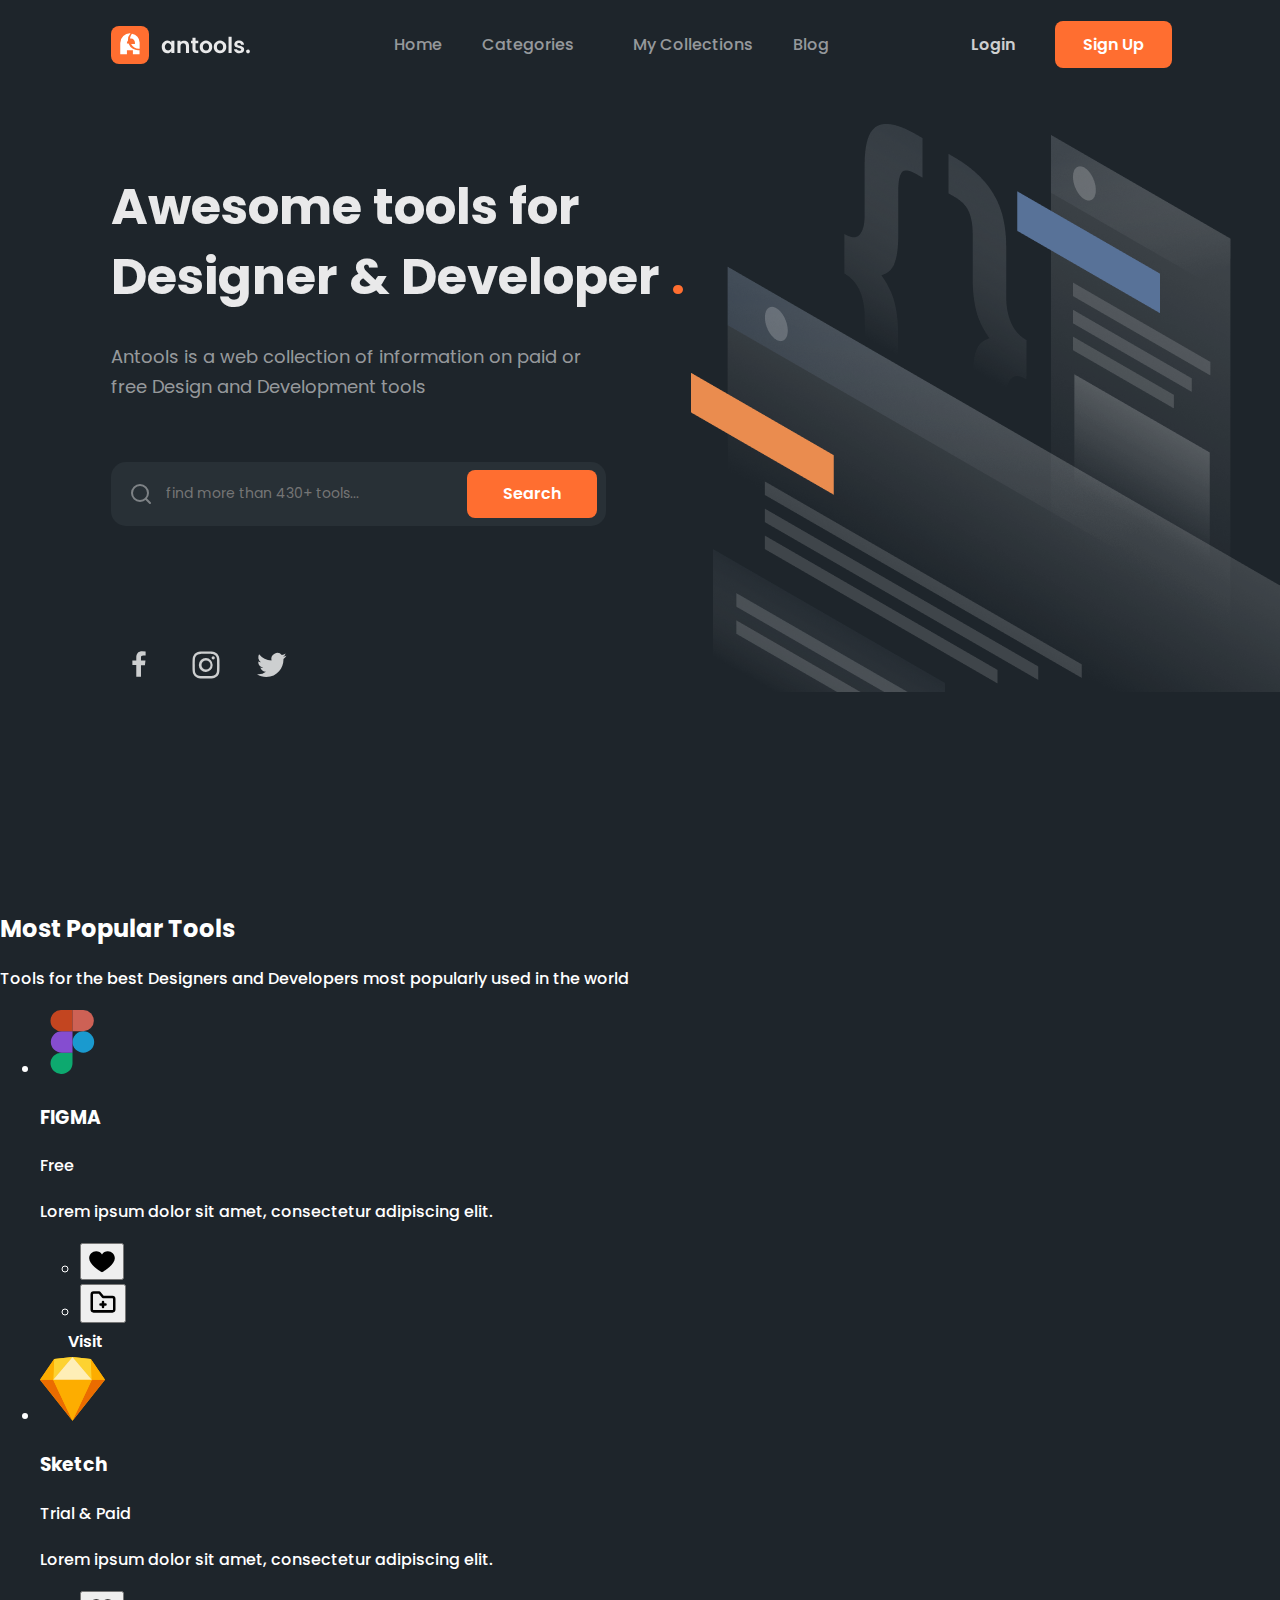
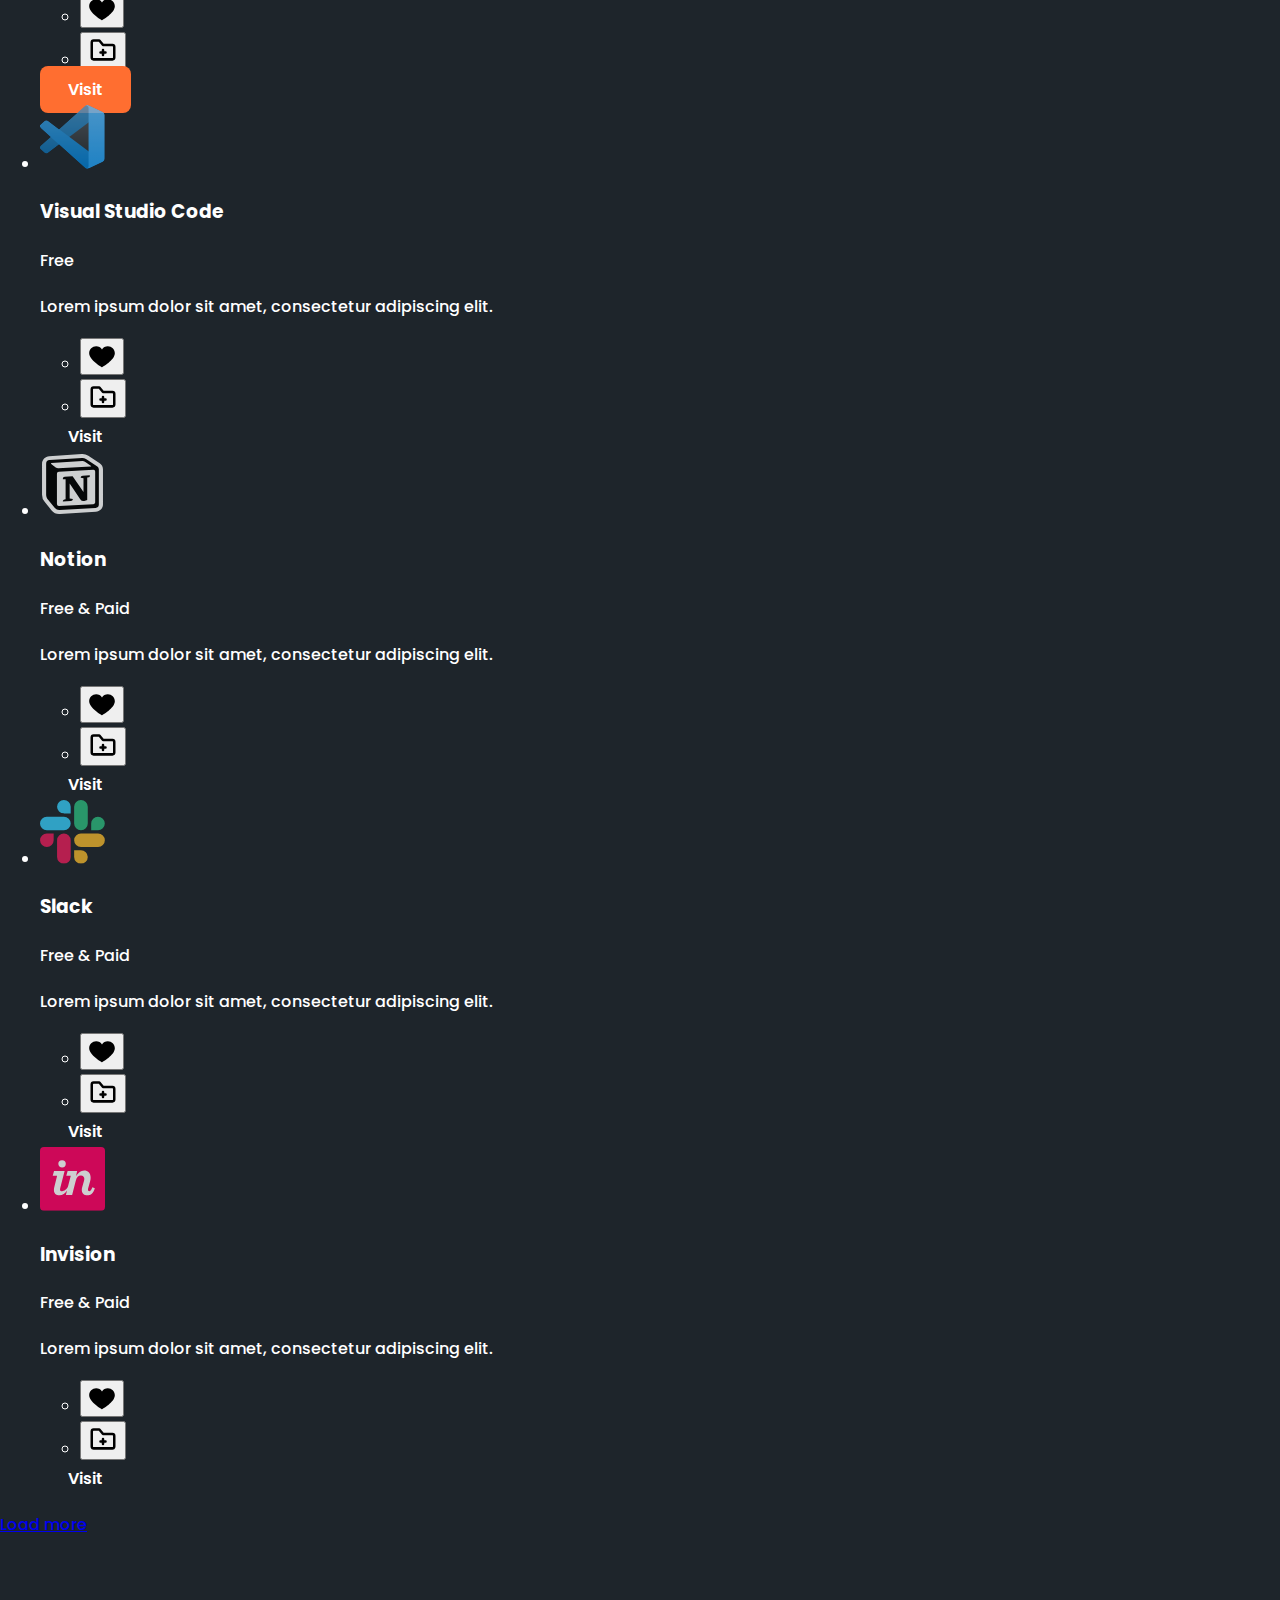
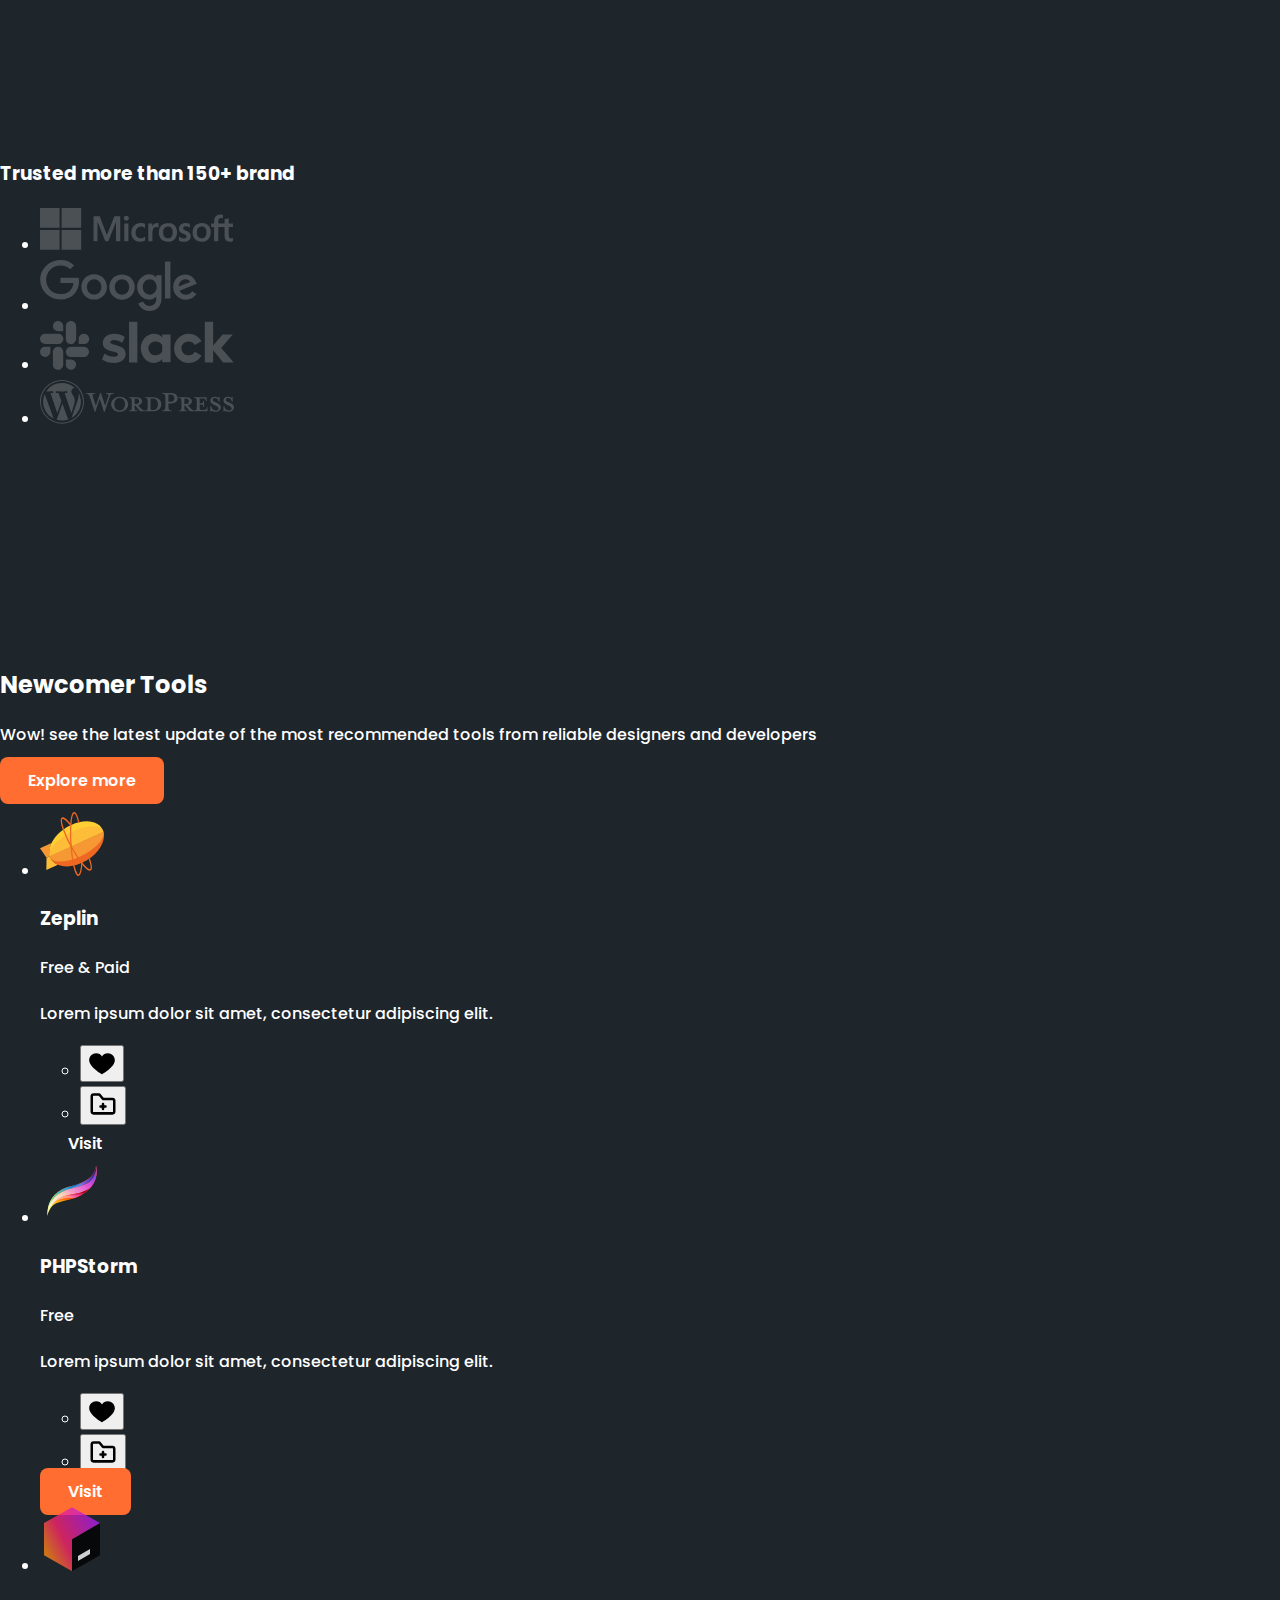
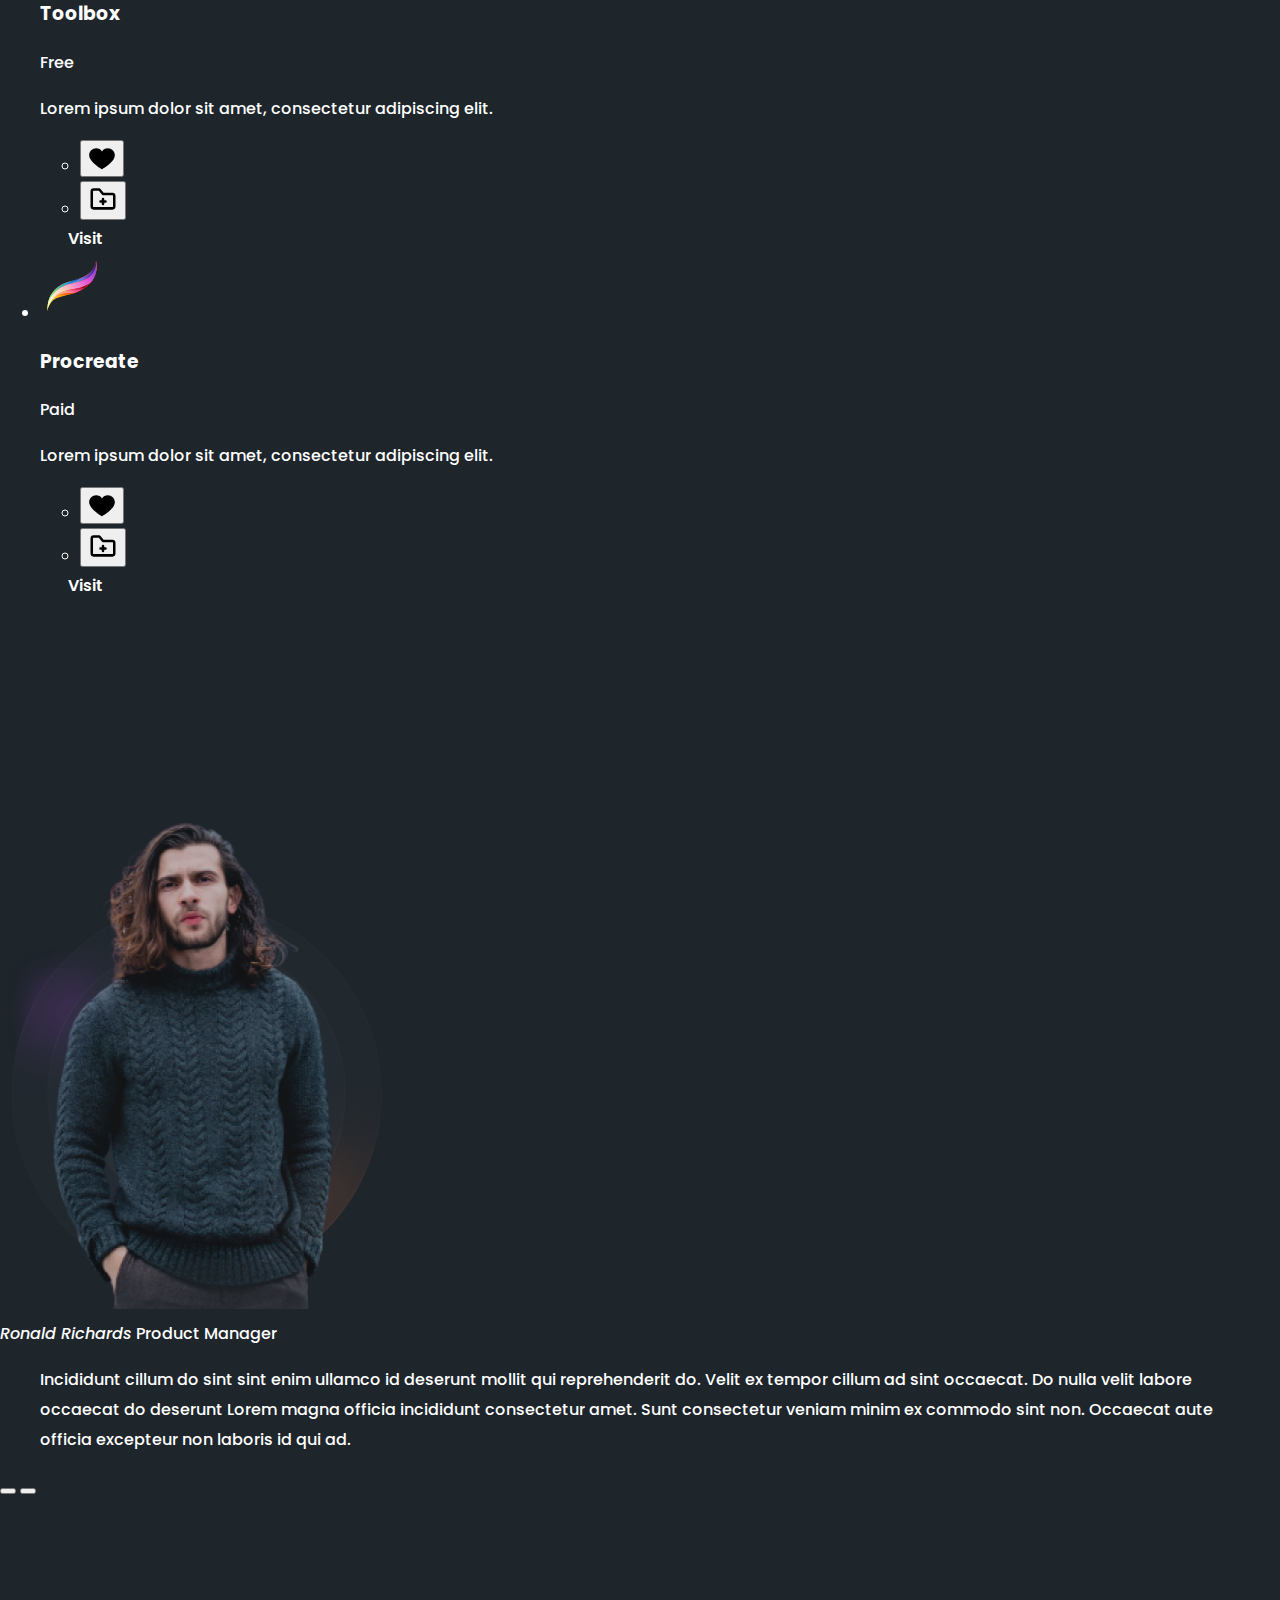
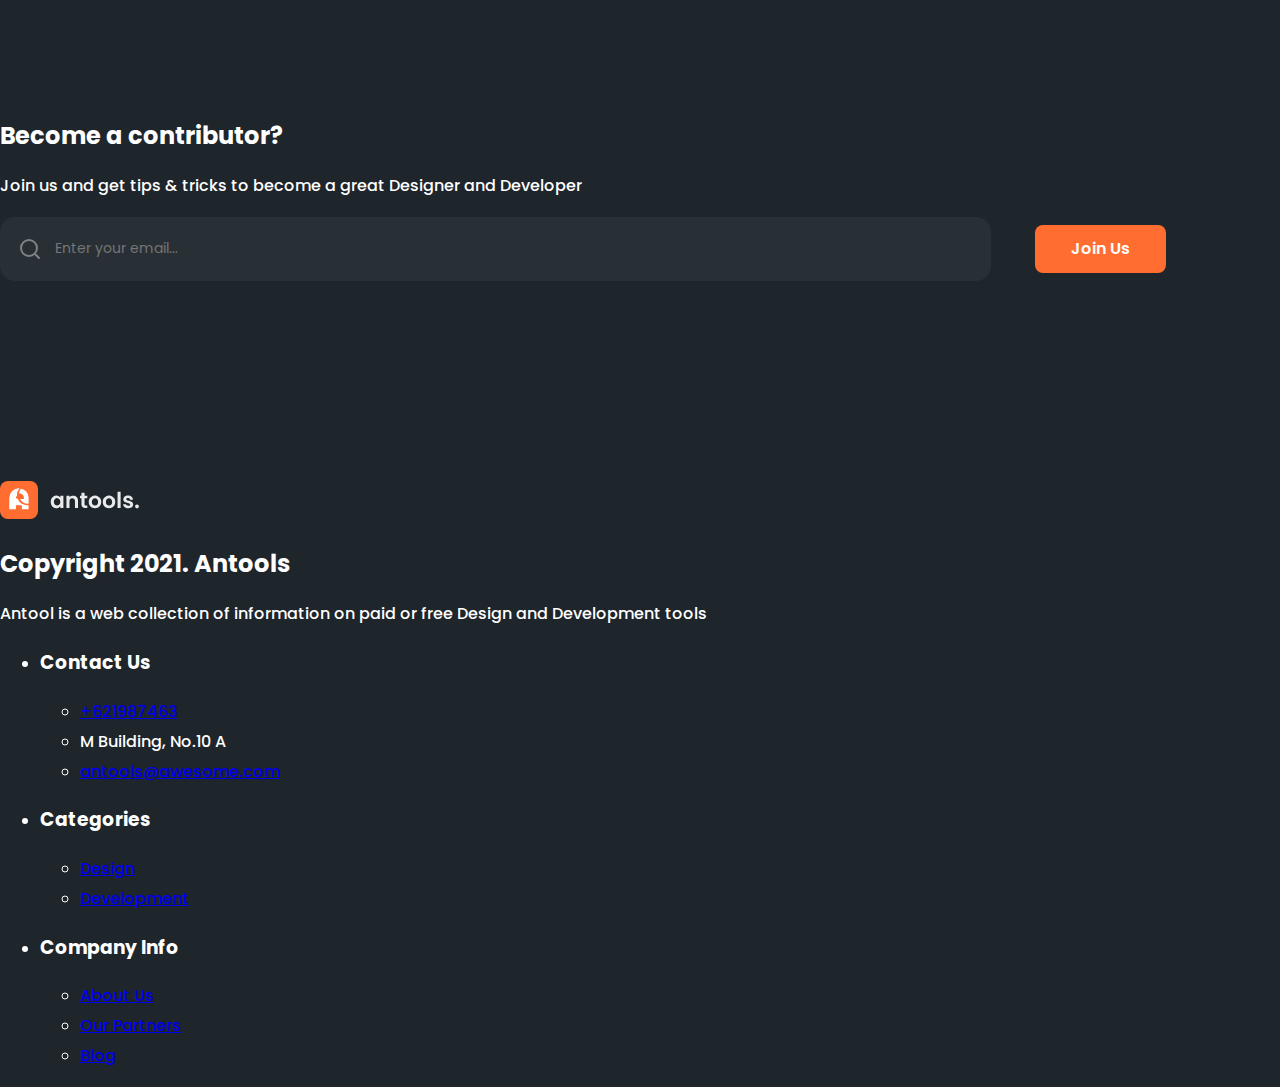
==== index.html @ 67049115 "styles header+hero" ====
<!DOCTYPE html>
<html lang="en">

<head>
  <meta charset="UTF-8">
  <meta name="viewport" content="width=device-width, initial-scale=1.0">
  <link href="https://fonts.googleapis.com/css2?family=Poppins:wght@400;500;600&family=Roboto&display=swap" rel="stylesheet">
  <link rel="stylesheet" href="/css/style.css">
  <title>Antools - Awesome tools for Designer & Developer</title>
</head>

<body class="body">

  <!-- header/navigation -->

  <header class="main-header">
    <div class="main-header__wrapper">
      <nav class="main-header__nav">
        <a class="main-header__logo logo">
          <img src="./img/header/logo.svg" width="140" height="38" alt="Antools logo.">
        </a>
        <ul class="main-header__list">
          <li class="main-header__item">
            <a class="main-header__link main-header__link--current">Home</a>
          </li>
          <li class="main-header__item main-header__item--arrow">
            <a class="main-header__link" href="#">Categories</a>
          </li>
          <li class="main-header__item">
            <a class="main-header__link" href="#">My Collections</a>
          </li>
          <li class="main-header__item">
            <a class="main-header__link" href="#">Blog</a>
          </li>
        </ul>
        <ul class="main-header__list user-list">
          <li class="user-list__item">
            <a class="user-list__button" href="#">Login</a>
          </li>
          <li class="user-list__item">
            <a class="user-list__button button button--orange" href="#">Sign Up</a>
          </li>
        </ul>
      </nav>
    </div>
  </header>

  <main class="body__main">

    <!-- hero section -->

    <section class="hero">
      <div class="hero__wrapper">

        <div class="hero__content">
          <div class="hero__text">
            <h1 class="hero__title">Awesome tools for Designer & Developer
              <span class="hero__title--orange">.</span>
            </h1>
            <p class="hero__description">
              Antools is a web collection of information on paid or free Design and Development tools
            </p>
          </div>
          <div class="hero__search">
            <h2 class="visually-hidden">Find tools</h2>
            <form class="hero__form form">
              <input class="form__input" type="text" name="text" placeholder="find more than 430+ tools...">
              <input class="form__submit button button--orange" type="submit" name="submit" value="Search">
            </form>
          </div>
        </div>

        <footer class="hero__footer">
          <h2 class="visually-hidden">Social network</h2>
          <ul class="hero__list">
            <li class="hero__item">
              <a class="hero__link" href="#">
                <span class="visually-hidden">Facebook</span>
                <svg class="hero__social-icon" width="36" height="36" aria-hidden="true" focusable="false" fill="currentColor" xmlns="http://www.w3.org/2000/svg"><path d="M18.98 29.75V18.13h3.92l.58-4.54h-4.5v-2.9c0-1.3.36-2.2 2.25-2.2h2.38V4.42a31.64 31.64 0 0 0-3.5-.18c-3.45 0-5.83 2.11-5.83 6v3.33h-3.9v4.55h3.9v11.62h4.7Z"/></svg>
              </a>
              </li>
            <li class="hero__item">
              <a class="hero__link" href="#">
                <span class="visually-hidden">Instagram</span>
                <svg class="hero__social-icon" width="36" height="36" aria-hidden="true" focusable="false" fill="currentColor" xmlns="http://www.w3.org/2000/svg"><path d="M18 11.07a6.94 6.94 0 1 0 0 13.87 6.94 6.94 0 0 0 0-13.87Zm0 11.44a4.5 4.5 0 1 1 0-9.02 4.5 4.5 0 0 1 0 9.02ZM25.2 12.43a1.62 1.62 0 1 0 0-3.24 1.62 1.62 0 0 0 0 3.24Z" /><path d="M30.8 9.17a6.9 6.9 0 0 0-3.95-3.95 9.9 9.9 0 0 0-3.28-.63c-1.44-.06-1.9-.08-5.56-.08-3.67 0-4.14 0-5.57.08a9.83 9.83 0 0 0-3.28.63 6.9 6.9 0 0 0-3.94 3.95 9.88 9.88 0 0 0-.63 3.28c-.07 1.44-.09 1.9-.09 5.56 0 3.66 0 4.13.09 5.57a9.9 9.9 0 0 0 .63 3.28 6.91 6.91 0 0 0 3.95 3.94c1.04.41 2.15.64 3.27.68 1.45.06 1.9.08 5.57.08 3.66 0 4.13 0 5.56-.08a9.92 9.92 0 0 0 3.28-.63 6.92 6.92 0 0 0 3.95-3.95c.4-1.05.6-2.16.63-3.28.07-1.44.09-1.9.09-5.56 0-3.67 0-4.13-.09-5.57a9.87 9.87 0 0 0-.63-3.32Zm-1.83 14.3a7.57 7.57 0 0 1-.46 2.53 4.48 4.48 0 0 1-2.57 2.56c-.8.3-1.65.46-2.5.47a91.3 91.3 0 0 1-5.49.08c-3.65 0-4.03 0-5.48-.08a7.44 7.44 0 0 1-2.5-.47A4.48 4.48 0 0 1 7.39 26c-.3-.8-.46-1.65-.47-2.5A93.86 93.86 0 0 1 6.84 18c0-3.65 0-4.03.08-5.48.01-.86.17-1.72.47-2.53a4.48 4.48 0 0 1 2.58-2.57c.8-.3 1.64-.45 2.5-.47 1.43-.06 1.83-.08 5.48-.08 3.66 0 4.03 0 5.48.08.86.01 1.7.17 2.5.47A4.49 4.49 0 0 1 28.52 10c.3.8.45 1.65.46 2.5.07 1.43.08 1.83.08 5.48 0 3.66 0 4.05-.06 5.49h-.02Z" /></svg>
              </a>
              </li>
            <li class="hero__item">
              <a class="hero__link" href="#">
                <span class="visually-hidden">Twitter</span>
                <svg class="hero__social-icon" width="36" height="36" aria-hidden="true" focusable="false" fill="currentColor" xmlns="http://www.w3.org/2000/svg"><path d="M29.45 12c.02.26.02.52.02.78 0 7.99-6.08 17.2-17.2 17.2-3.41 0-6.6-1-9.27-2.72a12.1 12.1 0 0 0 8.96-2.5 6.05 6.05 0 0 1-5.65-4.2 6.43 6.43 0 0 0 2.73-.11 6.04 6.04 0 0 1-4.84-5.93v-.07c.8.44 1.74.72 2.73.76a6.03 6.03 0 0 1-1.87-8.08 17.19 17.19 0 0 0 12.46 6.33 6.04 6.04 0 0 1 10.3-5.52c1.35-.27 2.65-.76 3.84-1.46A6.03 6.03 0 0 1 29 9.8a12.1 12.1 0 0 0 3.48-.94A12.97 12.97 0 0 1 29.45 12Z" /></svg>
              </a>
              </li>
          </ul>
        </footer>
      </div>
    </section>

    <!-- popular tools section -->

    <section class="tools">
      <div class="tools__wrapper">
        <h2 class="tools__title">Most Popular Tools</h2>
        <p class="tools__text">Tools for the best Designers and Developers most popularly used in the world</p>
        <ul class="tools__list">

          <!-- #1 card Figma -->
          <li class="tools__item card">
            <div class="card__head">
              <img class="card__logo" src="./img/tools/figma-logo.svg" width="65" height="64" alt="Figma logo.">
              <h3 class="card__title">FIGMA</h3>
              <span class="card__availability">Free</span>
            </div>
            <p class="card__text">Lorem ipsum dolor sit amet, consectetur adipiscing elit.</p>
            <div class="card__footer">
              <ul class="card__list">
                <li class="card__item">
                  <button class="card__button card__button--like" type="button">
                    <svg class="card__icon" width="28" height="28" aria-hidden="true" focusable="false" xmlns="http://www.w3.org/2000/svg"><path d="M19.833 5.25c-2.45 0-4.608 1.225-5.833 3.15-1.225-1.925-3.383-3.15-5.833-3.15-3.85 0-7 3.15-7 7 0 6.942 12.833 14 12.833 14s12.833-7 12.833-14c0-3.85-3.15-7-7-7Z" /></svg>
                  </button>
                </li>
                <li class="card__item">
                  <button class="card__button card__button--folder" type="button">
                    <svg class="card__icon" width="30" height="30" aria-hidden="true" focusable="false" xmlns="http://www.w3.org/2000/svg"><path d="M17.5 16.25h-1.25V15a1.25 1.25 0 0 0-2.5 0v1.25H12.5a1.25 1.25 0 0 0 0 2.5h1.25V20a1.25 1.25 0 0 0 2.5 0v-1.25h1.25a1.25 1.25 0 0 0 0-2.5Z" /><path d="M24.38 8.81h-8.75l-3.3-3.97a1.25 1.25 0 0 0-.96-.47H5.63A3.09 3.09 0 0 0 2.5 7.41V22.6a3.09 3.09 0 0 0 3.13 3.04h18.75a3.09 3.09 0 0 0 3.12-3.04V11.85a3.09 3.09 0 0 0-3.13-3.04ZM25 22.56a.57.57 0 0 1-.63.54H5.63a.58.58 0 0 1-.62-.54V7.41a.58.58 0 0 1 .63-.54h5.16l3.25 3.98a1.25 1.25 0 0 0 .96.46h9.38a.58.58 0 0 1 .62.54v10.71Z" /></svg>
                  </button>
                </li>
              </ul>
              <a class="card__button button" href="#">
                Visit
              </a>
            </div>
          </li>

          <!-- #2 card Sketch -->
          <li class="tools__item card card--current">
            <div class="card__head">
              <img class="card__logo" src="./img/tools/sketch-logo.svg" width="65" height="64" alt="Sketch logo.">
              <h3 class="card__title">Sketch</h3>
              <span class="card__availability">Trial & Paid</span>
            </div>
            <p class="card__text">Lorem ipsum dolor sit amet, consectetur adipiscing elit.</p>
            <div class="card__footer">
              <ul class="card__list">
                <li class="card__item">
                  <button class="card__button card__button--like" type="button">
                    <svg class="card__icon card__icon--current" width="28" height="28" aria-hidden="true" focusable="false" xmlns="http://www.w3.org/2000/svg"><path d="M19.833 5.25c-2.45 0-4.608 1.225-5.833 3.15-1.225-1.925-3.383-3.15-5.833-3.15-3.85 0-7 3.15-7 7 0 6.942 12.833 14 12.833 14s12.833-7 12.833-14c0-3.85-3.15-7-7-7Z" /></svg>
                  </button>
                </li>
                <li class="card__item">
                  <button class="card__button card__button--folder" type="button">
                    <svg class="card__icon" width="30" height="30" aria-hidden="true" focusable="false" xmlns="http://www.w3.org/2000/svg"><path d="M17.5 16.25h-1.25V15a1.25 1.25 0 0 0-2.5 0v1.25H12.5a1.25 1.25 0 0 0 0 2.5h1.25V20a1.25 1.25 0 0 0 2.5 0v-1.25h1.25a1.25 1.25 0 0 0 0-2.5Z" /><path d="M24.38 8.81h-8.75l-3.3-3.97a1.25 1.25 0 0 0-.96-.47H5.63A3.09 3.09 0 0 0 2.5 7.41V22.6a3.09 3.09 0 0 0 3.13 3.04h18.75a3.09 3.09 0 0 0 3.12-3.04V11.85a3.09 3.09 0 0 0-3.13-3.04ZM25 22.56a.57.57 0 0 1-.63.54H5.63a.58.58 0 0 1-.62-.54V7.41a.58.58 0 0 1 .63-.54h5.16l3.25 3.98a1.25 1.25 0 0 0 .96.46h9.38a.58.58 0 0 1 .62.54v10.71Z" /></svg>
                  </button>
                </li>
              </ul>
              <a class="card__button button button--orange" href="#">
                Visit
              </a>
            </div>
          </li>

          <!-- #3 card VS Code -->
          <li class="tools__item card">
            <div class="card__head">
              <img class="card__logo" src="./img/tools/vs-code-logo.svg" width="65" height="64" alt="Visual studio code logo.">
              <h3 class="card__title">Visual Studio Code</h3>
              <span class="card__availability">Free</span>
            </div>
            <p class="card__text">Lorem ipsum dolor sit amet, consectetur adipiscing elit.</p>
            <div class="card__footer">
              <ul class="card__list">
                <li class="card__item">
                  <button class="card__button card__button--like" type="button">
                    <svg class="card__icon" width="28" height="28" aria-hidden="true" focusable="false" xmlns="http://www.w3.org/2000/svg"><path d="M19.833 5.25c-2.45 0-4.608 1.225-5.833 3.15-1.225-1.925-3.383-3.15-5.833-3.15-3.85 0-7 3.15-7 7 0 6.942 12.833 14 12.833 14s12.833-7 12.833-14c0-3.85-3.15-7-7-7Z" /></svg>
                  </button>
                </li>
                <li class="card__item">
                  <button class="card__button card__button--folder" type="button">
                    <svg class="card__icon" width="30" height="30" aria-hidden="true" focusable="false" xmlns="http://www.w3.org/2000/svg"><path d="M17.5 16.25h-1.25V15a1.25 1.25 0 0 0-2.5 0v1.25H12.5a1.25 1.25 0 0 0 0 2.5h1.25V20a1.25 1.25 0 0 0 2.5 0v-1.25h1.25a1.25 1.25 0 0 0 0-2.5Z" /><path d="M24.38 8.81h-8.75l-3.3-3.97a1.25 1.25 0 0 0-.96-.47H5.63A3.09 3.09 0 0 0 2.5 7.41V22.6a3.09 3.09 0 0 0 3.13 3.04h18.75a3.09 3.09 0 0 0 3.12-3.04V11.85a3.09 3.09 0 0 0-3.13-3.04ZM25 22.56a.57.57 0 0 1-.63.54H5.63a.58.58 0 0 1-.62-.54V7.41a.58.58 0 0 1 .63-.54h5.16l3.25 3.98a1.25 1.25 0 0 0 .96.46h9.38a.58.58 0 0 1 .62.54v10.71Z" /></svg>
                  </button>
                </li>
              </ul>
              <a class="card__button button" href="#">
                Visit
              </a>
            </div>
          </li>

          <!-- #4 card Notion -->
          <li class="tools__item card">
            <div class="card__head">
              <img class="card__logo" src="./img/tools/notion-logo.svg" width="65" height="64" alt="Notion logo.">
              <h3 class="card__title">Notion</h3>
              <span class="card__availability">Free & Paid</span>
            </div>
            <p class="card__text">Lorem ipsum dolor sit amet, consectetur adipiscing elit.</p>
            <div class="card__footer">
              <ul class="card__list">
                <li class="card__item">
                  <button class="card__button card__button--like" type="button">
                    <svg class="card__icon" width="28" height="28" aria-hidden="true" focusable="false" xmlns="http://www.w3.org/2000/svg"><path d="M19.833 5.25c-2.45 0-4.608 1.225-5.833 3.15-1.225-1.925-3.383-3.15-5.833-3.15-3.85 0-7 3.15-7 7 0 6.942 12.833 14 12.833 14s12.833-7 12.833-14c0-3.85-3.15-7-7-7Z" /></svg>
                  </button>
                </li>
                <li class="card__item">
                  <button class="card__button card__button--folder" type="button">
                    <svg class="card__icon" width="30" height="30" aria-hidden="true" focusable="false" xmlns="http://www.w3.org/2000/svg"><path d="M17.5 16.25h-1.25V15a1.25 1.25 0 0 0-2.5 0v1.25H12.5a1.25 1.25 0 0 0 0 2.5h1.25V20a1.25 1.25 0 0 0 2.5 0v-1.25h1.25a1.25 1.25 0 0 0 0-2.5Z" /><path d="M24.38 8.81h-8.75l-3.3-3.97a1.25 1.25 0 0 0-.96-.47H5.63A3.09 3.09 0 0 0 2.5 7.41V22.6a3.09 3.09 0 0 0 3.13 3.04h18.75a3.09 3.09 0 0 0 3.12-3.04V11.85a3.09 3.09 0 0 0-3.13-3.04ZM25 22.56a.57.57 0 0 1-.63.54H5.63a.58.58 0 0 1-.62-.54V7.41a.58.58 0 0 1 .63-.54h5.16l3.25 3.98a1.25 1.25 0 0 0 .96.46h9.38a.58.58 0 0 1 .62.54v10.71Z" /></svg>
                  </button>
                </li>
              </ul>
              <a class="card__button button" href="#">
                Visit
              </a>
            </div>
          </li>

          <!-- #5 card Slack -->
          <li class="tools__item card">
            <div class="card__head">
              <img class="card__logo" src="./img/tools/slack-logo.svg" width="65" height="64" alt="Slack logo.">
              <h3 class="card__title">Slack</h3>
              <span class="card__availability">Free & Paid</span>
            </div>
            <p class="card__text">Lorem ipsum dolor sit amet, consectetur adipiscing elit.</p>
            <div class="card__footer">
              <ul class="card__list">
                <li class="card__item">
                  <button class="card__button card__button--like" type="button">
                    <svg class="card__icon" width="28" height="28" aria-hidden="true" focusable="false" xmlns="http://www.w3.org/2000/svg"><path d="M19.833 5.25c-2.45 0-4.608 1.225-5.833 3.15-1.225-1.925-3.383-3.15-5.833-3.15-3.85 0-7 3.15-7 7 0 6.942 12.833 14 12.833 14s12.833-7 12.833-14c0-3.85-3.15-7-7-7Z" /></svg>
                  </button>
                </li>
                <li class="card__item">
                  <button class="card__button card__button--folder" type="button">
                    <svg class="card__icon" width="30" height="30" aria-hidden="true" focusable="false" xmlns="http://www.w3.org/2000/svg"><path d="M17.5 16.25h-1.25V15a1.25 1.25 0 0 0-2.5 0v1.25H12.5a1.25 1.25 0 0 0 0 2.5h1.25V20a1.25 1.25 0 0 0 2.5 0v-1.25h1.25a1.25 1.25 0 0 0 0-2.5Z" /><path d="M24.38 8.81h-8.75l-3.3-3.97a1.25 1.25 0 0 0-.96-.47H5.63A3.09 3.09 0 0 0 2.5 7.41V22.6a3.09 3.09 0 0 0 3.13 3.04h18.75a3.09 3.09 0 0 0 3.12-3.04V11.85a3.09 3.09 0 0 0-3.13-3.04ZM25 22.56a.57.57 0 0 1-.63.54H5.63a.58.58 0 0 1-.62-.54V7.41a.58.58 0 0 1 .63-.54h5.16l3.25 3.98a1.25 1.25 0 0 0 .96.46h9.38a.58.58 0 0 1 .62.54v10.71Z" /></svg>
                  </button>
                </li>
              </ul>
              <a class="card__button button" href="#">
                Visit
              </a>
            </div>
          </li>

          <!-- #6 card Invision -->
          <li class="tools__item card">
            <div class="card__head">
              <img class="card__logo" src="./img/tools/invision-logo.svg" width="65" height="64" alt="Invision logo.">
              <h3 class="card__title">Invision</h3>
              <span class="card__availability">Free & Paid</span>
            </div>
            <p class="card__text">Lorem ipsum dolor sit amet, consectetur adipiscing elit.</p>
            <div class="card__footer">
              <ul class="card__list">
                <li class="card__item">
                  <button class="card__button card__button--like" type="button">
                    <svg class="card__icon" width="28" height="28" aria-hidden="true" focusable="false" xmlns="http://www.w3.org/2000/svg"><path d="M19.833 5.25c-2.45 0-4.608 1.225-5.833 3.15-1.225-1.925-3.383-3.15-5.833-3.15-3.85 0-7 3.15-7 7 0 6.942 12.833 14 12.833 14s12.833-7 12.833-14c0-3.85-3.15-7-7-7Z" /></svg>
                  </button>
                </li>
                <li class="card__item">
                  <button class="card__button card__button--folder" type="button">
                    <svg class="card__icon" width="30" height="30" aria-hidden="true" focusable="false" xmlns="http://www.w3.org/2000/svg"><path d="M17.5 16.25h-1.25V15a1.25 1.25 0 0 0-2.5 0v1.25H12.5a1.25 1.25 0 0 0 0 2.5h1.25V20a1.25 1.25 0 0 0 2.5 0v-1.25h1.25a1.25 1.25 0 0 0 0-2.5Z" /><path d="M24.38 8.81h-8.75l-3.3-3.97a1.25 1.25 0 0 0-.96-.47H5.63A3.09 3.09 0 0 0 2.5 7.41V22.6a3.09 3.09 0 0 0 3.13 3.04h18.75a3.09 3.09 0 0 0 3.12-3.04V11.85a3.09 3.09 0 0 0-3.13-3.04ZM25 22.56a.57.57 0 0 1-.63.54H5.63a.58.58 0 0 1-.62-.54V7.41a.58.58 0 0 1 .63-.54h5.16l3.25 3.98a1.25 1.25 0 0 0 .96.46h9.38a.58.58 0 0 1 .62.54v10.71Z" /></svg>
                  </button>
                </li>
              </ul>
              <a class="card__button button" href="#">
                Visit
              </a>
            </div>
          </li>
        </ul>

        <a class="tools__button" href="#">
          Load more
        </a>
      </div>
    </section>

    <!-- brands section -->

    <section class="brands">
      <div class="brands__wrapper">
        <div class="brands__block">
          <h3 class="brands__title">Trusted more than 150+ brand</h3>
          <ul class="brands__list">
            <li class="brands__item">
              <img class="brands__logo" src="./img/brands/microsoft-logo.svg" width="193" height="42" alt="Microsoft logo.">
            </li>
            <li class="brands__item">
              <img class="brands__logo" src="./img/brands/google-logo.svg" width="157" height="51" alt="Google logo.">
            </li>
            <li class="brands__item">
              <img class="brands__logo" src="./img/brands/slack-logo.svg" width="194" height="49" alt="Slack logo.">
            </li>
            <li class="brands__item">
              <img class="brands__logo" src="./img/brands/wordpress-logo.svg" width="194" height="44" alt="Wordpress logo.">
            </li>
          </ul>
        </div>
      </div>
    </section>

    <!-- newcomer tools section -->

    <section class="newtools">
      <div class="newtools__wrapper">
        <div class="newtools__description">
          <h2 class="newtools__title ">Newcomer Tools</h2>
          <p class="newtools__text">Wow! see the latest update of the most recommended tools from reliable designers and developers</p>
          <a class="newtools__button button button--orange">
            Explore more
          </a>
        </div>
        <div class="newtools__cards">
          <ul class="newtools__list">

            <!-- #1 mini-card Zepelin -->
            <li class="newtools__item mini-card">
              <div class="mini-card__head">
                <img class="mini-card__logo" src="./img/newtools/zeplin-logo.svg" width="64" height="64" alt="Zepelin logo.">
                <h3 class="mini-card__title">Zeplin</h3>
                <span class="mini-card__availability">Free & Paid</span>
              </div>
              <p class="mini-card__text">Lorem ipsum dolor sit amet, consectetur adipiscing elit.</p>
              <div class="mini-card__footer">
                <ul class="mini-card__list">
                  <li class="mini-card__item">
                    <button class="mini-card__button mini-card__button--like" type="button">
                      <svg class="mini-card__icon" width="28" height="28" aria-hidden="true" focusable="false" xmlns="http://www.w3.org/2000/svg"><path d="M19.833 5.25c-2.45 0-4.608 1.225-5.833 3.15-1.225-1.925-3.383-3.15-5.833-3.15-3.85 0-7 3.15-7 7 0 6.942 12.833 14 12.833 14s12.833-7 12.833-14c0-3.85-3.15-7-7-7Z" /></svg>
                    </button>
                  </li>
                  <li class="mini-card__item">
                    <button class="mini-card__button mini-card__button--folder" type="button">
                      <svg class="mini-card__icon" width="30" height="30" aria-hidden="true" focusable="false" xmlns="http://www.w3.org/2000/svg"><path d="M17.5 16.25h-1.25V15a1.25 1.25 0 0 0-2.5 0v1.25H12.5a1.25 1.25 0 0 0 0 2.5h1.25V20a1.25 1.25 0 0 0 2.5 0v-1.25h1.25a1.25 1.25 0 0 0 0-2.5Z" /><path d="M24.38 8.81h-8.75l-3.3-3.97a1.25 1.25 0 0 0-.96-.47H5.63A3.09 3.09 0 0 0 2.5 7.41V22.6a3.09 3.09 0 0 0 3.13 3.04h18.75a3.09 3.09 0 0 0 3.12-3.04V11.85a3.09 3.09 0 0 0-3.13-3.04ZM25 22.56a.57.57 0 0 1-.63.54H5.63a.58.58 0 0 1-.62-.54V7.41a.58.58 0 0 1 .63-.54h5.16l3.25 3.98a1.25 1.25 0 0 0 .96.46h9.38a.58.58 0 0 1 .62.54v10.71Z" /></svg>
                    </button>
                  </li>
                </ul>
                <a class="mini-card__button button" href="#">
                  Visit
                </a>
              </div>
            </li>

            <!-- #2 mini-card PHPStorm -->
            <li class="newtools__item mini-card mini-card--current">
              <div class="mini-card__head">
                <img class="mini-card__logo" src="./img/newtools/procreate-logo.svg" width="64" height="64" alt="PHPStorm logo.">
                <h3 class="mini-card__title">PHPStorm</h3>
                <span class="mini-card__availability">Free</span>
              </div>
              <p class="mini-card__text">Lorem ipsum dolor sit amet, consectetur adipiscing elit.</p>
              <div class="mini-card__footer">
                <ul class="mini-card__list">
                  <li class="mini-card__item">
                    <button class="mini-card__button mini-card__button--like" type="button">
                      <svg class="mini-card__icon" width="28" height="28" aria-hidden="true" focusable="false" xmlns="http://www.w3.org/2000/svg"><path d="M19.833 5.25c-2.45 0-4.608 1.225-5.833 3.15-1.225-1.925-3.383-3.15-5.833-3.15-3.85 0-7 3.15-7 7 0 6.942 12.833 14 12.833 14s12.833-7 12.833-14c0-3.85-3.15-7-7-7Z" /></svg>
                    </button>
                  </li>
                  <li class="mini-card__item">
                    <button class="mini-card__button mini-card__button--folder" type="button">
                      <svg class="mini-card__icon" width="30" height="30" aria-hidden="true" focusable="false" xmlns="http://www.w3.org/2000/svg"><path d="M17.5 16.25h-1.25V15a1.25 1.25 0 0 0-2.5 0v1.25H12.5a1.25 1.25 0 0 0 0 2.5h1.25V20a1.25 1.25 0 0 0 2.5 0v-1.25h1.25a1.25 1.25 0 0 0 0-2.5Z" /><path d="M24.38 8.81h-8.75l-3.3-3.97a1.25 1.25 0 0 0-.96-.47H5.63A3.09 3.09 0 0 0 2.5 7.41V22.6a3.09 3.09 0 0 0 3.13 3.04h18.75a3.09 3.09 0 0 0 3.12-3.04V11.85a3.09 3.09 0 0 0-3.13-3.04ZM25 22.56a.57.57 0 0 1-.63.54H5.63a.58.58 0 0 1-.62-.54V7.41a.58.58 0 0 1 .63-.54h5.16l3.25 3.98a1.25 1.25 0 0 0 .96.46h9.38a.58.58 0 0 1 .62.54v10.71Z" /></svg>
                    </button>
                  </li>
                </ul>
                <a class="mini-card__button button button--orange" href="#">
                  Visit
                </a>
              </div>
            </li>

            <!-- #3 mini-card Toolbox -->
            <li class="newtools__item mini-card">
              <div class="mini-card__head">
                <img class="mini-card__logo" src="./img/newtools/toolbox-logo.svg" width="64" height="64" alt="Toolbox logo.">
                <h3 class="mini-card__title">Toolbox</h3>
                <span class="mini-card__availability">Free</span>
              </div>
              <p class="mini-card__text">Lorem ipsum dolor sit amet, consectetur adipiscing elit.</p>
              <div class="mini-card__footer">
                <ul class="mini-card__list">
                  <li class="mini-card__item">
                    <button class="mini-card__button mini-card__button--like" type="button">
                      <svg class="mini-card__icon" width="28" height="28" aria-hidden="true" focusable="false" xmlns="http://www.w3.org/2000/svg"><path d="M19.833 5.25c-2.45 0-4.608 1.225-5.833 3.15-1.225-1.925-3.383-3.15-5.833-3.15-3.85 0-7 3.15-7 7 0 6.942 12.833 14 12.833 14s12.833-7 12.833-14c0-3.85-3.15-7-7-7Z" /></svg>
                    </button>
                  </li>
                  <li class="mini-card__item">
                    <button class="mini-card__button mini-card__button--folder" type="button">
                      <svg class="mini-card__icon" width="30" height="30" aria-hidden="true" focusable="false" xmlns="http://www.w3.org/2000/svg"><path d="M17.5 16.25h-1.25V15a1.25 1.25 0 0 0-2.5 0v1.25H12.5a1.25 1.25 0 0 0 0 2.5h1.25V20a1.25 1.25 0 0 0 2.5 0v-1.25h1.25a1.25 1.25 0 0 0 0-2.5Z" /><path d="M24.38 8.81h-8.75l-3.3-3.97a1.25 1.25 0 0 0-.96-.47H5.63A3.09 3.09 0 0 0 2.5 7.41V22.6a3.09 3.09 0 0 0 3.13 3.04h18.75a3.09 3.09 0 0 0 3.12-3.04V11.85a3.09 3.09 0 0 0-3.13-3.04ZM25 22.56a.57.57 0 0 1-.63.54H5.63a.58.58 0 0 1-.62-.54V7.41a.58.58 0 0 1 .63-.54h5.16l3.25 3.98a1.25 1.25 0 0 0 .96.46h9.38a.58.58 0 0 1 .62.54v10.71Z" /></svg>
                    </button>
                  </li>
                </ul>
                <a class="mini-card__button button" href="#">
                  Visit
                </a>
              </div>
            </li>

            <!-- #4 mini-card Procreate -->
            <li class="newtools__item mini-card">
              <div class="mini-card__head">
                <img class="mini-card__logo" src="./img/newtools/procreate-logo.svg" width="64" height="64" alt="Procreate logo.">
                <h3 class="mini-card__title">Procreate</h3>
                <span class="mini-card__availability">Paid</span>
              </div>
              <p class="mini-card__text">Lorem ipsum dolor sit amet, consectetur adipiscing elit.</p>
              <div class="mini-card__footer">
                <ul class="mini-card__list">
                  <li class="mini-card__item">
                    <button class="mini-card__button mini-card__button--like" type="button">
                      <svg class="mini-card__icon" width="28" height="28" aria-hidden="true" focusable="false" xmlns="http://www.w3.org/2000/svg"><path d="M19.833 5.25c-2.45 0-4.608 1.225-5.833 3.15-1.225-1.925-3.383-3.15-5.833-3.15-3.85 0-7 3.15-7 7 0 6.942 12.833 14 12.833 14s12.833-7 12.833-14c0-3.85-3.15-7-7-7Z" /></svg>
                    </button>
                  </li>
                  <li class="mini-card__item">
                    <button class="mini-card__button mini-card__button--folder" type="button">
                      <svg class="mini-card__icon" width="30" height="30" aria-hidden="true" focusable="false" xmlns="http://www.w3.org/2000/svg"><path d="M17.5 16.25h-1.25V15a1.25 1.25 0 0 0-2.5 0v1.25H12.5a1.25 1.25 0 0 0 0 2.5h1.25V20a1.25 1.25 0 0 0 2.5 0v-1.25h1.25a1.25 1.25 0 0 0 0-2.5Z" /><path d="M24.38 8.81h-8.75l-3.3-3.97a1.25 1.25 0 0 0-.96-.47H5.63A3.09 3.09 0 0 0 2.5 7.41V22.6a3.09 3.09 0 0 0 3.13 3.04h18.75a3.09 3.09 0 0 0 3.12-3.04V11.85a3.09 3.09 0 0 0-3.13-3.04ZM25 22.56a.57.57 0 0 1-.63.54H5.63a.58.58 0 0 1-.62-.54V7.41a.58.58 0 0 1 .63-.54h5.16l3.25 3.98a1.25 1.25 0 0 0 .96.46h9.38a.58.58 0 0 1 .62.54v10.71Z" /></svg>
                    </button>
                  </li>
                </ul>
                <a class="mini-card__button button" href="#">
                  Visit
                </a>
              </div>
            </li>
          </ul>
        </div>
      </div>
    </section>

    <!-- teams section -->

    <section class="teams">
      <h2 class="visually-hidden">Our employees.</h2>
      <div class="teams__wrapper">
        <div class="teams__employee">
          <img class="teams__photo" src="./img/teams/Ronald-Richards.png" width="399" height="492" alt="Employee photo.">
          <div class="teams__about">
            <cite class="teams__name">Ronald Richards</cite>
            <span class="teams__job-title">Product Manager</span>
          </div>
        </div>
        <blockquote class="teams__quote">
          Incididunt cillum do sint sint enim ullamco id deserunt mollit qui reprehenderit do. 
          Velit ex tempor cillum ad sint occaecat. Do nulla velit labore occaecat do deserunt Lorem magna officia 
          incididunt consectetur amet. Sunt consectetur veniam minim ex commodo sint non. 
          Occaecat aute officia excepteur non laboris id qui ad.
        </blockquote>
        </div>
        <button class="teams__button-prev"></button>
        <button class="teams__button-next"></button>
      </div>
    </section>

    <!-- subscribe section -->

    <section class="subscribe">
      <div class="subscribe__wrapper">
        <div class="subscribe__head">
          <h2 class="subscribe__title">Become a contributor?</h2>
          <p class="subscribe__text">Join us and get tips & tricks to become a great Designer and Developer</p>
        </div>
        <form class="subscribe__form form">
          <input class="form__input form__input--subscribe" type="email" name="e-mail" placeholder="Enter your email...">
          <input class="form__submit form__submit--subscribe button button--orange" type="submit" name="submit" value="Join Us">
        </form>
      </div>
    </section>

    <!-- main footer -->

    <footer class="footer">
      <div class="footer__wrapper">
        <div class="footer__made">
          <a class="footer__logo logo" href="#">
            <img src="./img/header/logo.svg" width="140" height="38" alt="Antools logo.">
          </a>
          <h2 class="footer__copyright">Copyright 2021. Antools</h2>
          <p class="footer__about">Antool is a web collection of information on paid or free Design and Development tools</p>
        </div>
        <ul class="footer__list">
          <li class="footer__item info">
            <h3 class="info__title">Contact Us</h3>
            <ul class="info__list">
              <li class="info__item">
                <a class="info__telephone" href="tel:+621987463">+621987463</a>
              </li>
              <li class="info__item">M Building, No.10 A</li>
              <li class="info__item">
                <a class="info__email" href="malito:antools@awesome.com">antools@awesome.com</a>
              </li>
            </ul>
          </li>
          <li class="footer__item info">
            <h3 class="info__title">Categories</h3>
            <ul class="info__list">
              <li class="info__item">
                <a class="info__link" href="#">Design</a>
              </li>
              <li class="info__item">
                <a class="info__link" href="#">Development</a>
              </li>
            </ul>
          </li>
          <li class="footer__item info">
            <h3 class="info__title">Company Info</h3>
            <ul class="info__list">
              <li class="info__item">
                <a class="info__link" href="#">About Us</a>
              </li>
              <li class="info__item">
                <a class="info__link" href="#">Our Partners</a>
              </li>
              <li class="info__item">
                <a class="info__link" href="#">Blog</a>
              </li>
            </ul>
          </li>
        </ul>
      </div>
    </footer>
  </main>
</body>
</html>
---- css/style.css ----
html {
  width: 100%;
}

.body {
  font-family: "Poppins", "Montserrat", sans-serif;
  font-size: 16px;
  line-height: 30px;
  font-weight: 500;
  color: #ffffff;
  background-color: #1E252B;
  max-width: 1440px;
  min-height: 100%;
  margin: 0 auto;
  display: flex;
  flex-direction: column;
}

.body__main {
  display: flex;
  flex-direction: column;
  gap: 200px;
}

.main-header__wrapper {
  margin-top: 26px;
  margin-right: 108px;
  margin-left: 111px;
  margin-bottom: 58px;
}

.main-header__nav {
  display: flex;
  justify-content: space-between;
  align-items: center;
}

.main-header__logo {
  display: flex;
  align-items: center;
}

.main-header__list {
  margin: 0;
  padding: 0;
  list-style-type: none;
  line-height: 24px;
  display: flex;
  gap: 40px;
}

.main-header__item--arrow {
  min-width: 111px;
  background-image: url("../../img/header/arrow-down.svg");
  background-repeat: no-repeat;
  background-position: left 96px center;
}

.main-header__link {
  color: rgba(255, 255, 255, 0.55);
  text-decoration: none;
}
.main-header__link:not(.main-header__link--current):hover {
  color: white;
}
.main-header__link:not(.main-header__link--current):active {
  color: rgba(255, 255, 255, 0.5);
}

.user-list__item {
  font-weight: 600;
  color: rgba(255, 255, 255, 0.78);
}

.user-list__button {
  text-decoration: none;
  color: rgba(255, 255, 255, 0.78);
}
.user-list__button:hover {
  color: white;
}
.user-list__button:active {
  color: rgba(255, 255, 255, 0.5);
}

.button {
  font-family: "Poppins", sans-serif;
  font-weight: 600;
  font-size: 16px;
  line-height: 24px;
  color: #ffffff;
  border: none;
  border-radius: 8px;
  text-decoration: none;
  padding-top: 12px;
  padding-right: 28px;
  padding-bottom: 12px;
  padding-left: 28px;
  cursor: pointer;
}
.button--orange {
  background-color: #FF6E30;
}
.button--orange:hover {
  background-color: rgba(255, 110, 48, 0.85);
  color: rgba(255, 255, 255, 0.85);
}
.button--orange:active {
  background-color: rgba(255, 110, 48, 0.6);
  color: rgba(255, 255, 255, 0.6);
}

.hero {
  background-image: url("../../img/hero/Illustration-background.png");
  background-repeat: no-repeat;
  background-position: right;
}

.hero__wrapper {
  margin-left: 111px;
  margin-right: auto;
}

.hero__title {
  font-size: 50px;
  line-height: 70px;
  color: rgba(255, 255, 255, 0.9);
  margin-top: 0;
  margin-bottom: 30px;
}
.hero__title--orange {
  color: #FF6E30;
}

.hero__description {
  font-weight: 400;
  font-size: 18px;
  line-height: 30px;
  color: rgba(255, 255, 255, 0.55);
  padding-right: 100px;
  margin-bottom: 60px;
}

.hero__content {
  max-width: 600px;
  margin-top: 50px;
  margin-bottom: 110px;
}

.hero__list {
  margin: 0;
  padding: 0;
  list-style-type: none;
  display: flex;
  flex-wrap: wrap;
  gap: 8px;
  margin: 0;
  padding: 0;
}

.hero__link {
  display: flex;
  align-items: center;
  justify-content: center;
  color: rgba(255, 255, 255, 0.78);
}
.hero__link:hover {
  color: rgba(255, 255, 255, 0.6);
}
.hero__link:active {
  color: rgba(255, 255, 255, 0.3);
}

.hero__social-icon {
  padding-top: 11px;
  padding-right: 11px;
  padding-bottom: 11px;
  padding-left: 11px;
}

.visually-hidden {
  position: absolute;
  width: 1px;
  height: 1px;
  margin: -1px;
  border: 0;
  padding: 0;
  white-space: nowrap;
  -webkit-clip-path: inset(100%);
          clip-path: inset(100%);
  clip: rect(0 0 0 0);
  overflow: hidden;
}

.form {
  position: relative;
}

.form__input {
  display: block;
  padding-left: 55px;
  font-family: "Poppins", sans-serif;
  font-weight: 400;
  font-size: 14px;
  line-height: 21px;
  color: rgba(255, 255, 255, 0.38);
  width: 73%;
  background-color: #283036;
  border-radius: 15px;
  border: none;
  padding-top: 21px;
  padding-bottom: 22px;
  background-image: url("../../img/hero/search-icon.svg");
  background-repeat: no-repeat;
  background-position: left 18px center;
}

.form__submit {
  position: absolute;
  top: 8px;
  right: 114px;
  padding-right: 36px;
  padding-left: 36px;
}
/*# sourceMappingURL=style.css.map */
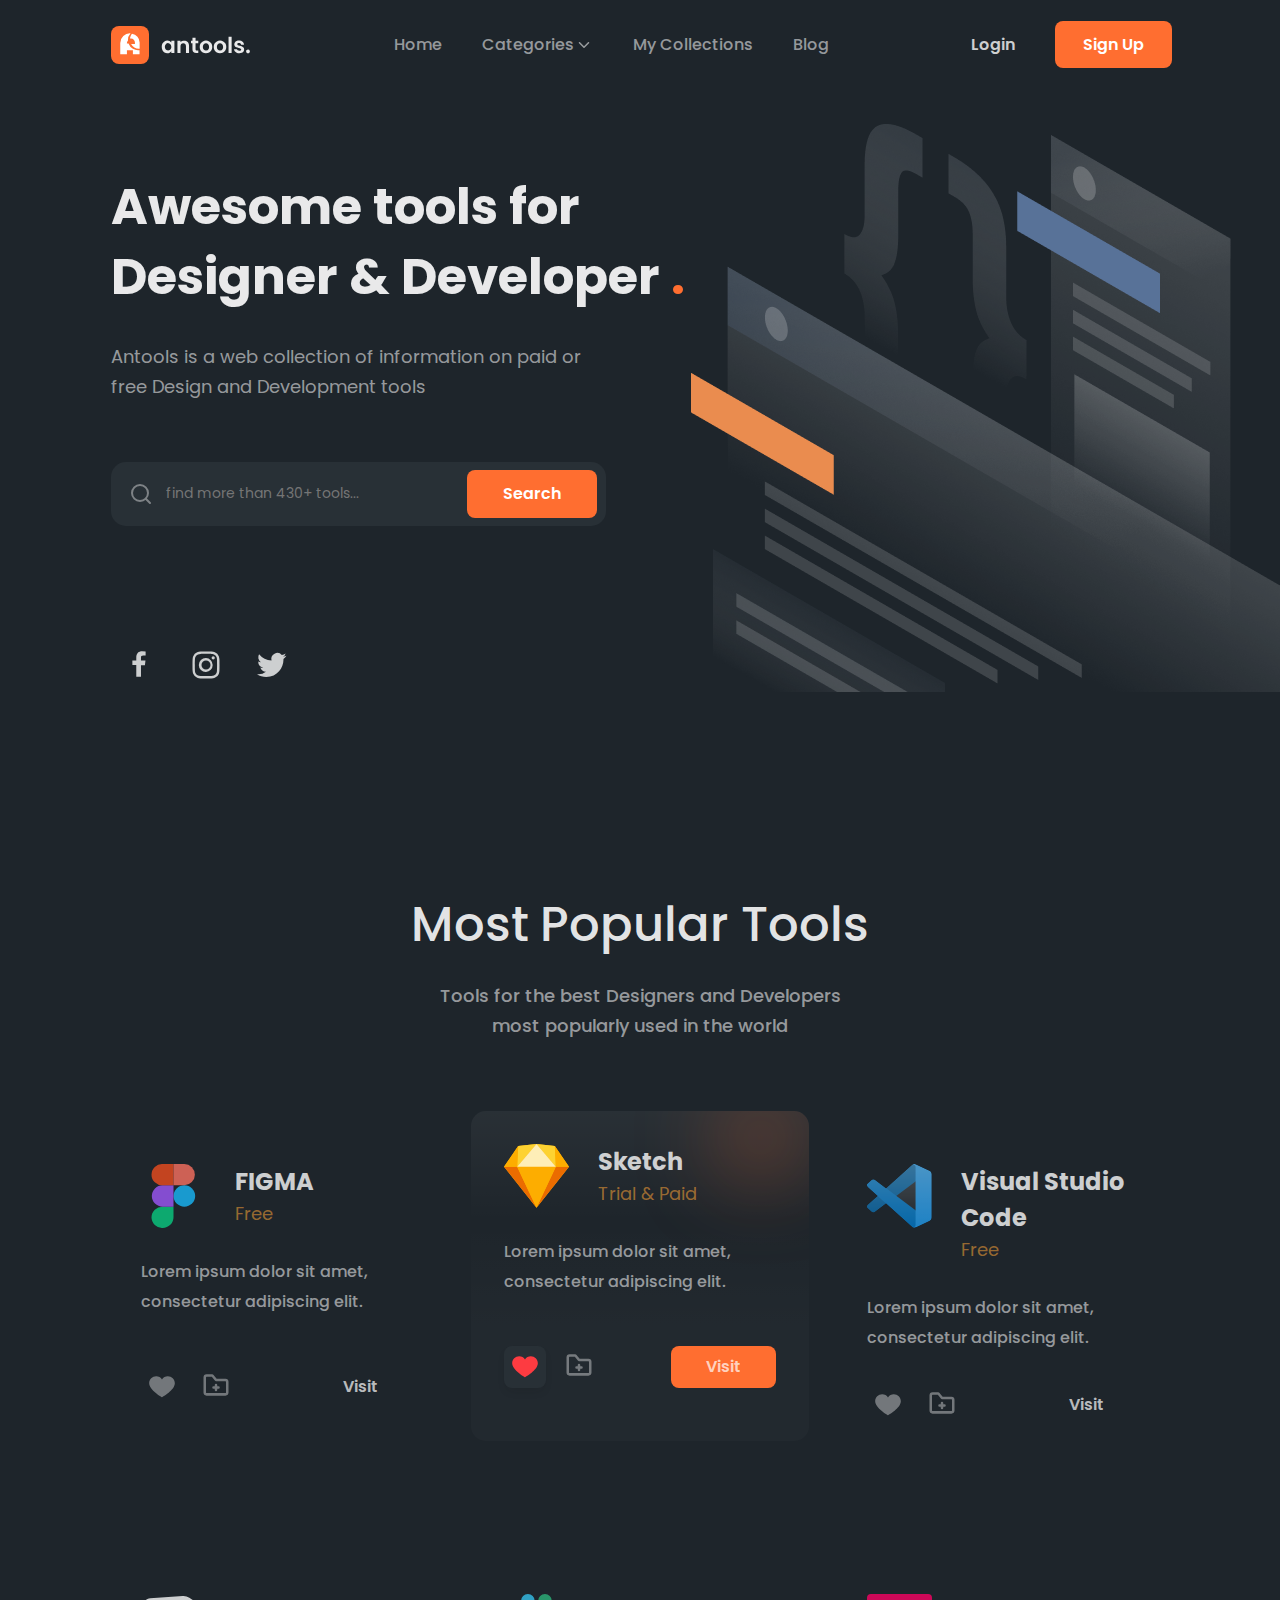
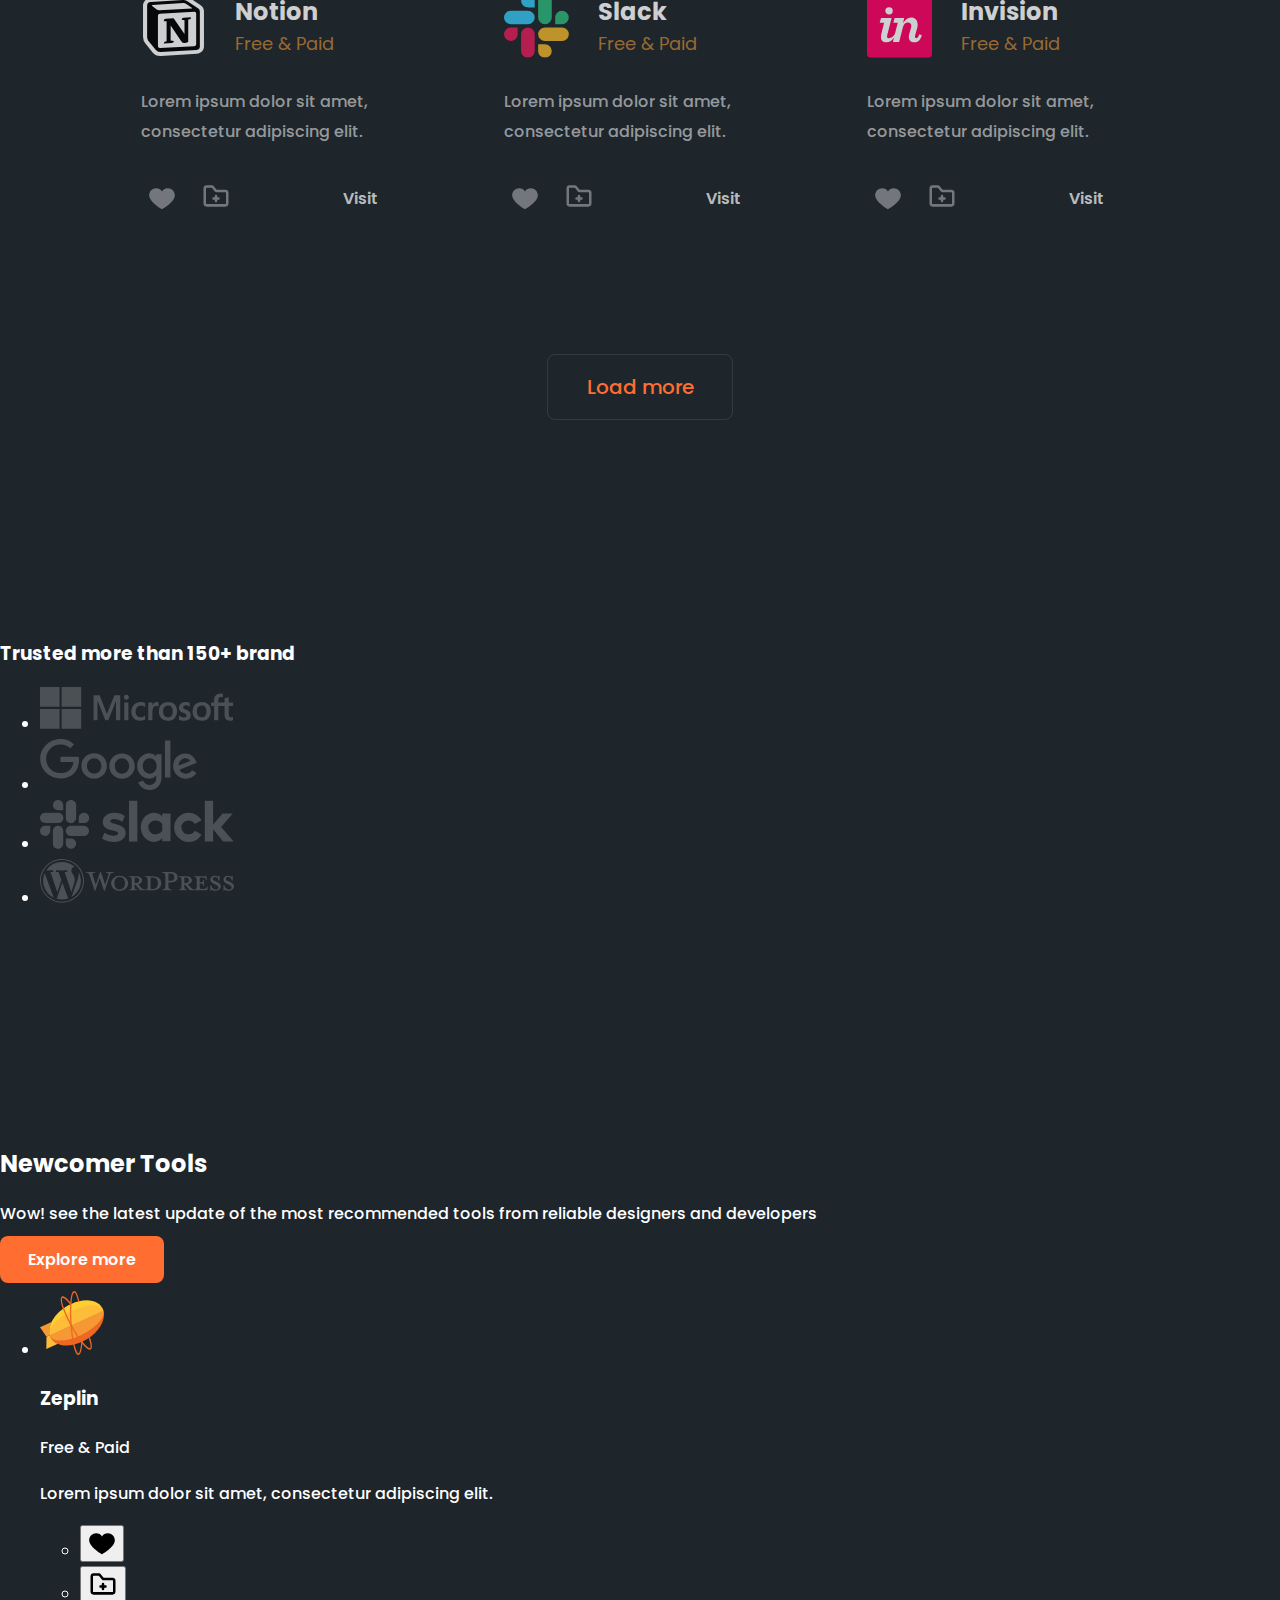
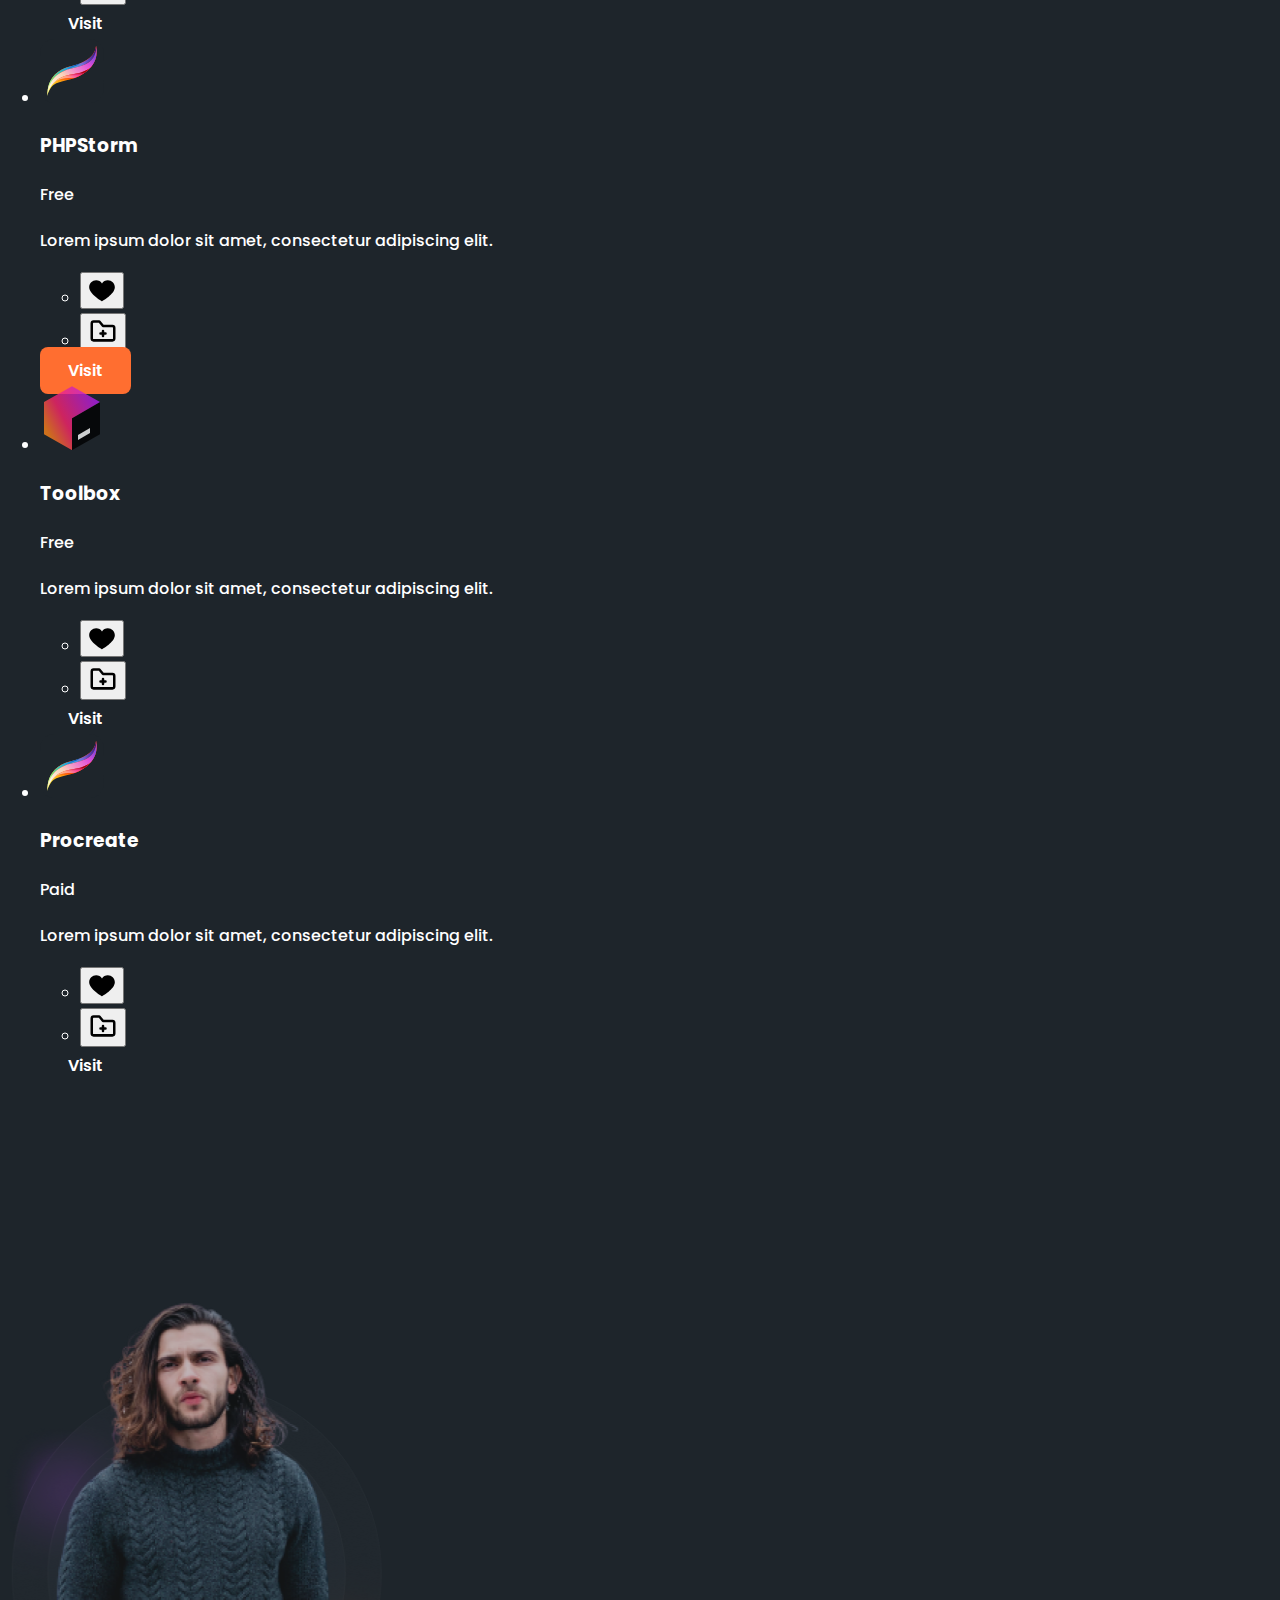
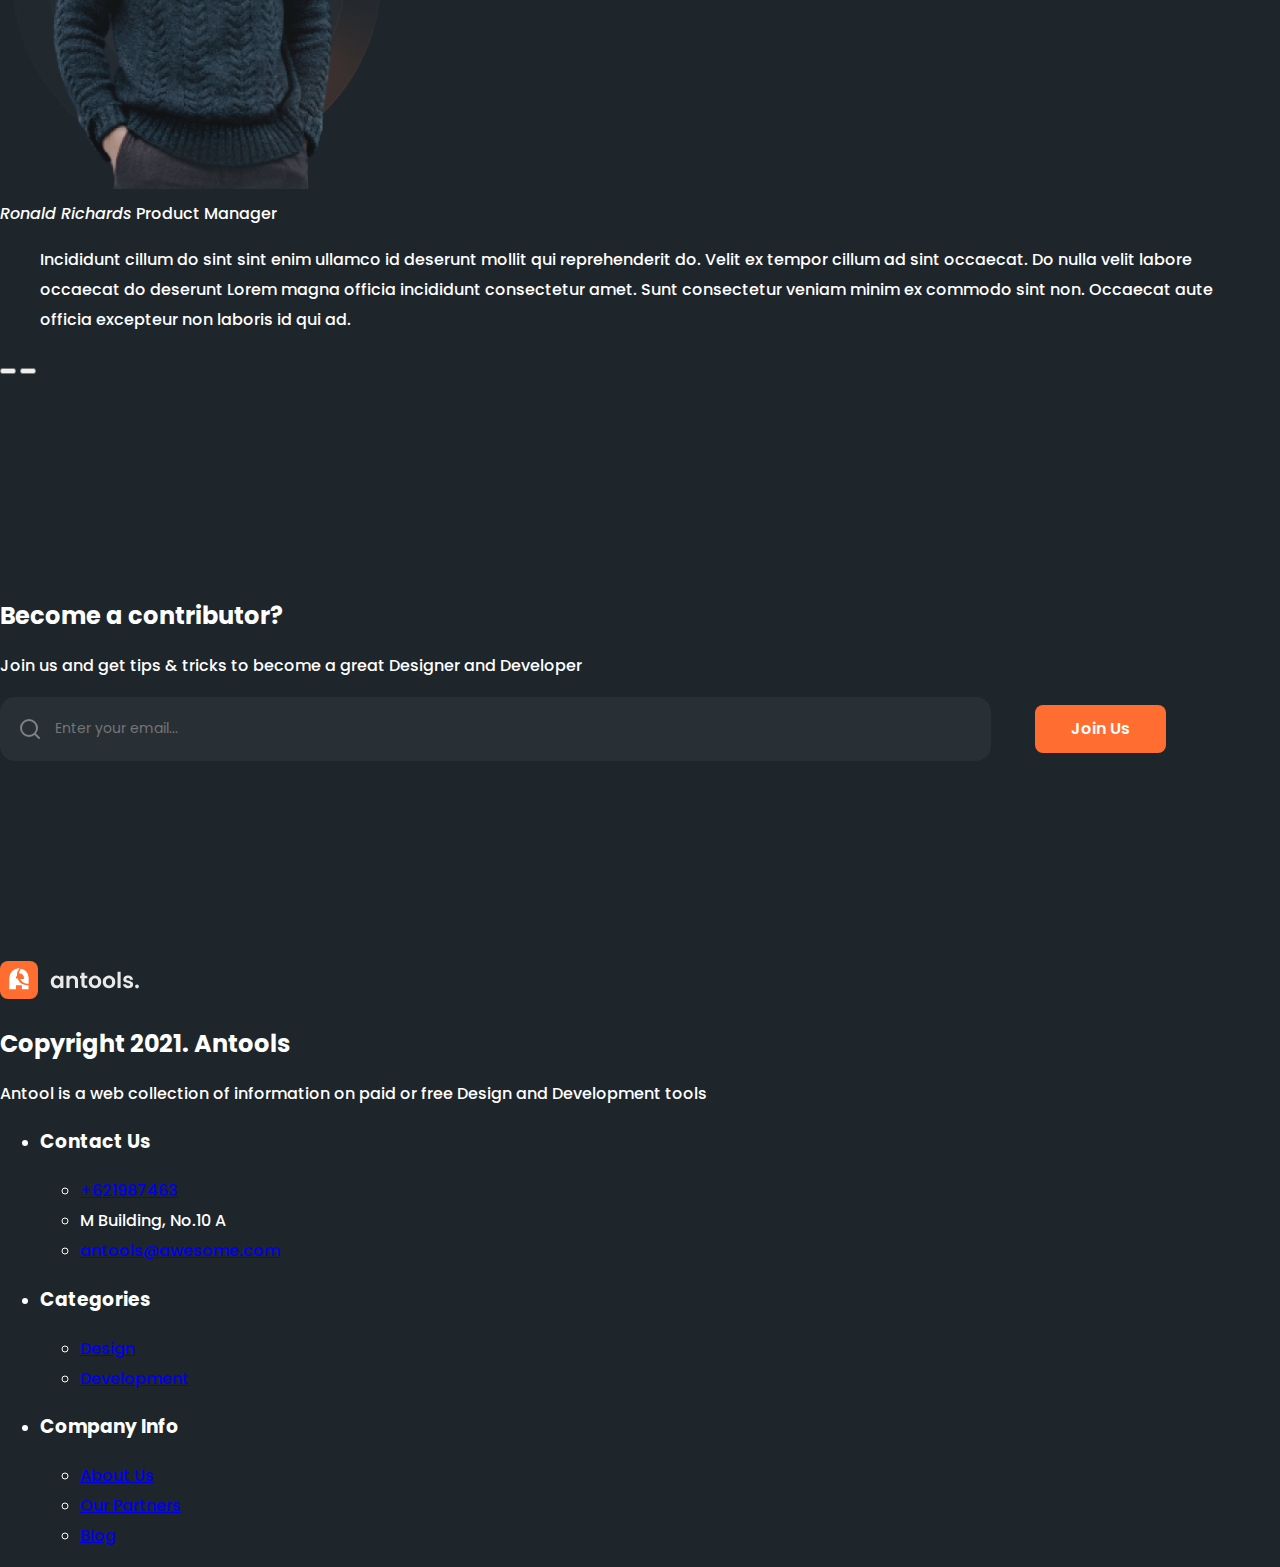
==== commit 41f7c2c1: "Tools block styling" ====
--- a/index.html
+++ b/index.html
@@ -101,7 +101,8 @@
     <section class="tools">
       <div class="tools__wrapper">
         <h2 class="tools__title">Most Popular Tools</h2>
-        <p class="tools__text">Tools for the best Designers and Developers most popularly used in the world</p>
+        <p class="tools__text">Tools for the best Designers and Developers<br>most popularly used in the world</p>
+
         <ul class="tools__list">
 
           <!-- #1 card Figma -->
@@ -115,13 +116,13 @@
             <div class="card__footer">
               <ul class="card__list">
                 <li class="card__item">
-                  <button class="card__button card__button--like" type="button">
-                    <svg class="card__icon" width="28" height="28" aria-hidden="true" focusable="false" xmlns="http://www.w3.org/2000/svg"><path d="M19.833 5.25c-2.45 0-4.608 1.225-5.833 3.15-1.225-1.925-3.383-3.15-5.833-3.15-3.85 0-7 3.15-7 7 0 6.942 12.833 14 12.833 14s12.833-7 12.833-14c0-3.85-3.15-7-7-7Z" /></svg>
-                  </button>
-                </li>
-                <li class="card__item">
-                  <button class="card__button card__button--folder" type="button">
-                    <svg class="card__icon" width="30" height="30" aria-hidden="true" focusable="false" xmlns="http://www.w3.org/2000/svg"><path d="M17.5 16.25h-1.25V15a1.25 1.25 0 0 0-2.5 0v1.25H12.5a1.25 1.25 0 0 0 0 2.5h1.25V20a1.25 1.25 0 0 0 2.5 0v-1.25h1.25a1.25 1.25 0 0 0 0-2.5Z" /><path d="M24.38 8.81h-8.75l-3.3-3.97a1.25 1.25 0 0 0-.96-.47H5.63A3.09 3.09 0 0 0 2.5 7.41V22.6a3.09 3.09 0 0 0 3.13 3.04h18.75a3.09 3.09 0 0 0 3.12-3.04V11.85a3.09 3.09 0 0 0-3.13-3.04ZM25 22.56a.57.57 0 0 1-.63.54H5.63a.58.58 0 0 1-.62-.54V7.41a.58.58 0 0 1 .63-.54h5.16l3.25 3.98a1.25 1.25 0 0 0 .96.46h9.38a.58.58 0 0 1 .62.54v10.71Z" /></svg>
+                  <button class="card__btn card__btn--like" type="button">
+                    <svg class="card__icon" width="28" height="28" aria-hidden="true" focusable="false" fill="currentColor" xmlns="http://www.w3.org/2000/svg"><path d="M19.833 5.25c-2.45 0-4.608 1.225-5.833 3.15-1.225-1.925-3.383-3.15-5.833-3.15-3.85 0-7 3.15-7 7 0 6.942 12.833 14 12.833 14s12.833-7 12.833-14c0-3.85-3.15-7-7-7Z" /></svg>
+                  </button>
+                </li>
+                <li class="card__item">
+                  <button class="card__btn card__btn--folder" type="button">
+                    <svg class="card__icon" width="30" height="30" aria-hidden="true" focusable="false" fill="currentColor" xmlns="http://www.w3.org/2000/svg"><path d="M17.5 16.25h-1.25V15a1.25 1.25 0 0 0-2.5 0v1.25H12.5a1.25 1.25 0 0 0 0 2.5h1.25V20a1.25 1.25 0 0 0 2.5 0v-1.25h1.25a1.25 1.25 0 0 0 0-2.5Z" /><path d="M24.38 8.81h-8.75l-3.3-3.97a1.25 1.25 0 0 0-.96-.47H5.63A3.09 3.09 0 0 0 2.5 7.41V22.6a3.09 3.09 0 0 0 3.13 3.04h18.75a3.09 3.09 0 0 0 3.12-3.04V11.85a3.09 3.09 0 0 0-3.13-3.04ZM25 22.56a.57.57 0 0 1-.63.54H5.63a.58.58 0 0 1-.62-.54V7.41a.58.58 0 0 1 .63-.54h5.16l3.25 3.98a1.25 1.25 0 0 0 .96.46h9.38a.58.58 0 0 1 .62.54v10.71Z" /></svg>
                   </button>
                 </li>
               </ul>
@@ -142,13 +143,13 @@
             <div class="card__footer">
               <ul class="card__list">
                 <li class="card__item">
-                  <button class="card__button card__button--like" type="button">
-                    <svg class="card__icon card__icon--current" width="28" height="28" aria-hidden="true" focusable="false" xmlns="http://www.w3.org/2000/svg"><path d="M19.833 5.25c-2.45 0-4.608 1.225-5.833 3.15-1.225-1.925-3.383-3.15-5.833-3.15-3.85 0-7 3.15-7 7 0 6.942 12.833 14 12.833 14s12.833-7 12.833-14c0-3.85-3.15-7-7-7Z" /></svg>
-                  </button>
-                </li>
-                <li class="card__item">
-                  <button class="card__button card__button--folder" type="button">
-                    <svg class="card__icon" width="30" height="30" aria-hidden="true" focusable="false" xmlns="http://www.w3.org/2000/svg"><path d="M17.5 16.25h-1.25V15a1.25 1.25 0 0 0-2.5 0v1.25H12.5a1.25 1.25 0 0 0 0 2.5h1.25V20a1.25 1.25 0 0 0 2.5 0v-1.25h1.25a1.25 1.25 0 0 0 0-2.5Z" /><path d="M24.38 8.81h-8.75l-3.3-3.97a1.25 1.25 0 0 0-.96-.47H5.63A3.09 3.09 0 0 0 2.5 7.41V22.6a3.09 3.09 0 0 0 3.13 3.04h18.75a3.09 3.09 0 0 0 3.12-3.04V11.85a3.09 3.09 0 0 0-3.13-3.04ZM25 22.56a.57.57 0 0 1-.63.54H5.63a.58.58 0 0 1-.62-.54V7.41a.58.58 0 0 1 .63-.54h5.16l3.25 3.98a1.25 1.25 0 0 0 .96.46h9.38a.58.58 0 0 1 .62.54v10.71Z" /></svg>
+                  <button class="card__btn card__btn--like card__btn--current" type="button">
+                    <svg class="card__icon card__icon--current" width="28" height="28" aria-hidden="true" focusable="false" fill="currentColor" xmlns="http://www.w3.org/2000/svg"><path d="M19.833 5.25c-2.45 0-4.608 1.225-5.833 3.15-1.225-1.925-3.383-3.15-5.833-3.15-3.85 0-7 3.15-7 7 0 6.942 12.833 14 12.833 14s12.833-7 12.833-14c0-3.85-3.15-7-7-7Z" /></svg>
+                  </button>
+                </li>
+                <li class="card__item">
+                  <button class="card__btn card__btn--folder" type="button">
+                    <svg class="card__icon" width="30" height="30" aria-hidden="true" focusable="false" fill="currentColor" xmlns="http://www.w3.org/2000/svg"><path d="M17.5 16.25h-1.25V15a1.25 1.25 0 0 0-2.5 0v1.25H12.5a1.25 1.25 0 0 0 0 2.5h1.25V20a1.25 1.25 0 0 0 2.5 0v-1.25h1.25a1.25 1.25 0 0 0 0-2.5Z" /><path d="M24.38 8.81h-8.75l-3.3-3.97a1.25 1.25 0 0 0-.96-.47H5.63A3.09 3.09 0 0 0 2.5 7.41V22.6a3.09 3.09 0 0 0 3.13 3.04h18.75a3.09 3.09 0 0 0 3.12-3.04V11.85a3.09 3.09 0 0 0-3.13-3.04ZM25 22.56a.57.57 0 0 1-.63.54H5.63a.58.58 0 0 1-.62-.54V7.41a.58.58 0 0 1 .63-.54h5.16l3.25 3.98a1.25 1.25 0 0 0 .96.46h9.38a.58.58 0 0 1 .62.54v10.71Z" /></svg>
                   </button>
                 </li>
               </ul>
@@ -169,13 +170,13 @@
             <div class="card__footer">
               <ul class="card__list">
                 <li class="card__item">
-                  <button class="card__button card__button--like" type="button">
-                    <svg class="card__icon" width="28" height="28" aria-hidden="true" focusable="false" xmlns="http://www.w3.org/2000/svg"><path d="M19.833 5.25c-2.45 0-4.608 1.225-5.833 3.15-1.225-1.925-3.383-3.15-5.833-3.15-3.85 0-7 3.15-7 7 0 6.942 12.833 14 12.833 14s12.833-7 12.833-14c0-3.85-3.15-7-7-7Z" /></svg>
-                  </button>
-                </li>
-                <li class="card__item">
-                  <button class="card__button card__button--folder" type="button">
-                    <svg class="card__icon" width="30" height="30" aria-hidden="true" focusable="false" xmlns="http://www.w3.org/2000/svg"><path d="M17.5 16.25h-1.25V15a1.25 1.25 0 0 0-2.5 0v1.25H12.5a1.25 1.25 0 0 0 0 2.5h1.25V20a1.25 1.25 0 0 0 2.5 0v-1.25h1.25a1.25 1.25 0 0 0 0-2.5Z" /><path d="M24.38 8.81h-8.75l-3.3-3.97a1.25 1.25 0 0 0-.96-.47H5.63A3.09 3.09 0 0 0 2.5 7.41V22.6a3.09 3.09 0 0 0 3.13 3.04h18.75a3.09 3.09 0 0 0 3.12-3.04V11.85a3.09 3.09 0 0 0-3.13-3.04ZM25 22.56a.57.57 0 0 1-.63.54H5.63a.58.58 0 0 1-.62-.54V7.41a.58.58 0 0 1 .63-.54h5.16l3.25 3.98a1.25 1.25 0 0 0 .96.46h9.38a.58.58 0 0 1 .62.54v10.71Z" /></svg>
+                  <button class="card__btn card__btn--like" type="button">
+                    <svg class="card__icon" width="28" height="28" aria-hidden="true" focusable="false" fill="currentColor" xmlns="http://www.w3.org/2000/svg"><path d="M19.833 5.25c-2.45 0-4.608 1.225-5.833 3.15-1.225-1.925-3.383-3.15-5.833-3.15-3.85 0-7 3.15-7 7 0 6.942 12.833 14 12.833 14s12.833-7 12.833-14c0-3.85-3.15-7-7-7Z" /></svg>
+                  </button>
+                </li>
+                <li class="card__item">
+                  <button class="card__btn card__btn--folder" type="button">
+                    <svg class="card__icon" width="30" height="30" aria-hidden="true" focusable="false" fill="currentColor" xmlns="http://www.w3.org/2000/svg"><path d="M17.5 16.25h-1.25V15a1.25 1.25 0 0 0-2.5 0v1.25H12.5a1.25 1.25 0 0 0 0 2.5h1.25V20a1.25 1.25 0 0 0 2.5 0v-1.25h1.25a1.25 1.25 0 0 0 0-2.5Z" /><path d="M24.38 8.81h-8.75l-3.3-3.97a1.25 1.25 0 0 0-.96-.47H5.63A3.09 3.09 0 0 0 2.5 7.41V22.6a3.09 3.09 0 0 0 3.13 3.04h18.75a3.09 3.09 0 0 0 3.12-3.04V11.85a3.09 3.09 0 0 0-3.13-3.04ZM25 22.56a.57.57 0 0 1-.63.54H5.63a.58.58 0 0 1-.62-.54V7.41a.58.58 0 0 1 .63-.54h5.16l3.25 3.98a1.25 1.25 0 0 0 .96.46h9.38a.58.58 0 0 1 .62.54v10.71Z" /></svg>
                   </button>
                 </li>
               </ul>
@@ -196,13 +197,13 @@
             <div class="card__footer">
               <ul class="card__list">
                 <li class="card__item">
-                  <button class="card__button card__button--like" type="button">
-                    <svg class="card__icon" width="28" height="28" aria-hidden="true" focusable="false" xmlns="http://www.w3.org/2000/svg"><path d="M19.833 5.25c-2.45 0-4.608 1.225-5.833 3.15-1.225-1.925-3.383-3.15-5.833-3.15-3.85 0-7 3.15-7 7 0 6.942 12.833 14 12.833 14s12.833-7 12.833-14c0-3.85-3.15-7-7-7Z" /></svg>
-                  </button>
-                </li>
-                <li class="card__item">
-                  <button class="card__button card__button--folder" type="button">
-                    <svg class="card__icon" width="30" height="30" aria-hidden="true" focusable="false" xmlns="http://www.w3.org/2000/svg"><path d="M17.5 16.25h-1.25V15a1.25 1.25 0 0 0-2.5 0v1.25H12.5a1.25 1.25 0 0 0 0 2.5h1.25V20a1.25 1.25 0 0 0 2.5 0v-1.25h1.25a1.25 1.25 0 0 0 0-2.5Z" /><path d="M24.38 8.81h-8.75l-3.3-3.97a1.25 1.25 0 0 0-.96-.47H5.63A3.09 3.09 0 0 0 2.5 7.41V22.6a3.09 3.09 0 0 0 3.13 3.04h18.75a3.09 3.09 0 0 0 3.12-3.04V11.85a3.09 3.09 0 0 0-3.13-3.04ZM25 22.56a.57.57 0 0 1-.63.54H5.63a.58.58 0 0 1-.62-.54V7.41a.58.58 0 0 1 .63-.54h5.16l3.25 3.98a1.25 1.25 0 0 0 .96.46h9.38a.58.58 0 0 1 .62.54v10.71Z" /></svg>
+                  <button class="card__btn card__btn--like" type="button">
+                    <svg class="card__icon" width="28" height="28" aria-hidden="true" focusable="false" fill="currentColor" xmlns="http://www.w3.org/2000/svg"><path d="M19.833 5.25c-2.45 0-4.608 1.225-5.833 3.15-1.225-1.925-3.383-3.15-5.833-3.15-3.85 0-7 3.15-7 7 0 6.942 12.833 14 12.833 14s12.833-7 12.833-14c0-3.85-3.15-7-7-7Z" /></svg>
+                  </button>
+                </li>
+                <li class="card__item">
+                  <button class="card__btn card__btn--folder" type="button">
+                    <svg class="card__icon" width="30" height="30" aria-hidden="true" focusable="false" fill="currentColor" xmlns="http://www.w3.org/2000/svg"><path d="M17.5 16.25h-1.25V15a1.25 1.25 0 0 0-2.5 0v1.25H12.5a1.25 1.25 0 0 0 0 2.5h1.25V20a1.25 1.25 0 0 0 2.5 0v-1.25h1.25a1.25 1.25 0 0 0 0-2.5Z" /><path d="M24.38 8.81h-8.75l-3.3-3.97a1.25 1.25 0 0 0-.96-.47H5.63A3.09 3.09 0 0 0 2.5 7.41V22.6a3.09 3.09 0 0 0 3.13 3.04h18.75a3.09 3.09 0 0 0 3.12-3.04V11.85a3.09 3.09 0 0 0-3.13-3.04ZM25 22.56a.57.57 0 0 1-.63.54H5.63a.58.58 0 0 1-.62-.54V7.41a.58.58 0 0 1 .63-.54h5.16l3.25 3.98a1.25 1.25 0 0 0 .96.46h9.38a.58.58 0 0 1 .62.54v10.71Z" /></svg>
                   </button>
                 </li>
               </ul>
@@ -223,13 +224,13 @@
             <div class="card__footer">
               <ul class="card__list">
                 <li class="card__item">
-                  <button class="card__button card__button--like" type="button">
-                    <svg class="card__icon" width="28" height="28" aria-hidden="true" focusable="false" xmlns="http://www.w3.org/2000/svg"><path d="M19.833 5.25c-2.45 0-4.608 1.225-5.833 3.15-1.225-1.925-3.383-3.15-5.833-3.15-3.85 0-7 3.15-7 7 0 6.942 12.833 14 12.833 14s12.833-7 12.833-14c0-3.85-3.15-7-7-7Z" /></svg>
-                  </button>
-                </li>
-                <li class="card__item">
-                  <button class="card__button card__button--folder" type="button">
-                    <svg class="card__icon" width="30" height="30" aria-hidden="true" focusable="false" xmlns="http://www.w3.org/2000/svg"><path d="M17.5 16.25h-1.25V15a1.25 1.25 0 0 0-2.5 0v1.25H12.5a1.25 1.25 0 0 0 0 2.5h1.25V20a1.25 1.25 0 0 0 2.5 0v-1.25h1.25a1.25 1.25 0 0 0 0-2.5Z" /><path d="M24.38 8.81h-8.75l-3.3-3.97a1.25 1.25 0 0 0-.96-.47H5.63A3.09 3.09 0 0 0 2.5 7.41V22.6a3.09 3.09 0 0 0 3.13 3.04h18.75a3.09 3.09 0 0 0 3.12-3.04V11.85a3.09 3.09 0 0 0-3.13-3.04ZM25 22.56a.57.57 0 0 1-.63.54H5.63a.58.58 0 0 1-.62-.54V7.41a.58.58 0 0 1 .63-.54h5.16l3.25 3.98a1.25 1.25 0 0 0 .96.46h9.38a.58.58 0 0 1 .62.54v10.71Z" /></svg>
+                  <button class="card__btn card__btn--like" type="button">
+                    <svg class="card__icon" width="28" height="28" aria-hidden="true" focusable="false" fill="currentColor" xmlns="http://www.w3.org/2000/svg"><path d="M19.833 5.25c-2.45 0-4.608 1.225-5.833 3.15-1.225-1.925-3.383-3.15-5.833-3.15-3.85 0-7 3.15-7 7 0 6.942 12.833 14 12.833 14s12.833-7 12.833-14c0-3.85-3.15-7-7-7Z" /></svg>
+                  </button>
+                </li>
+                <li class="card__item">
+                  <button class="card__btn card__btn--folder" type="button">
+                    <svg class="card__icon" width="30" height="30" aria-hidden="true" focusable="false" fill="currentColor" xmlns="http://www.w3.org/2000/svg"><path d="M17.5 16.25h-1.25V15a1.25 1.25 0 0 0-2.5 0v1.25H12.5a1.25 1.25 0 0 0 0 2.5h1.25V20a1.25 1.25 0 0 0 2.5 0v-1.25h1.25a1.25 1.25 0 0 0 0-2.5Z" /><path d="M24.38 8.81h-8.75l-3.3-3.97a1.25 1.25 0 0 0-.96-.47H5.63A3.09 3.09 0 0 0 2.5 7.41V22.6a3.09 3.09 0 0 0 3.13 3.04h18.75a3.09 3.09 0 0 0 3.12-3.04V11.85a3.09 3.09 0 0 0-3.13-3.04ZM25 22.56a.57.57 0 0 1-.63.54H5.63a.58.58 0 0 1-.62-.54V7.41a.58.58 0 0 1 .63-.54h5.16l3.25 3.98a1.25 1.25 0 0 0 .96.46h9.38a.58.58 0 0 1 .62.54v10.71Z" /></svg>
                   </button>
                 </li>
               </ul>
@@ -250,13 +251,13 @@
             <div class="card__footer">
               <ul class="card__list">
                 <li class="card__item">
-                  <button class="card__button card__button--like" type="button">
-                    <svg class="card__icon" width="28" height="28" aria-hidden="true" focusable="false" xmlns="http://www.w3.org/2000/svg"><path d="M19.833 5.25c-2.45 0-4.608 1.225-5.833 3.15-1.225-1.925-3.383-3.15-5.833-3.15-3.85 0-7 3.15-7 7 0 6.942 12.833 14 12.833 14s12.833-7 12.833-14c0-3.85-3.15-7-7-7Z" /></svg>
-                  </button>
-                </li>
-                <li class="card__item">
-                  <button class="card__button card__button--folder" type="button">
-                    <svg class="card__icon" width="30" height="30" aria-hidden="true" focusable="false" xmlns="http://www.w3.org/2000/svg"><path d="M17.5 16.25h-1.25V15a1.25 1.25 0 0 0-2.5 0v1.25H12.5a1.25 1.25 0 0 0 0 2.5h1.25V20a1.25 1.25 0 0 0 2.5 0v-1.25h1.25a1.25 1.25 0 0 0 0-2.5Z" /><path d="M24.38 8.81h-8.75l-3.3-3.97a1.25 1.25 0 0 0-.96-.47H5.63A3.09 3.09 0 0 0 2.5 7.41V22.6a3.09 3.09 0 0 0 3.13 3.04h18.75a3.09 3.09 0 0 0 3.12-3.04V11.85a3.09 3.09 0 0 0-3.13-3.04ZM25 22.56a.57.57 0 0 1-.63.54H5.63a.58.58 0 0 1-.62-.54V7.41a.58.58 0 0 1 .63-.54h5.16l3.25 3.98a1.25 1.25 0 0 0 .96.46h9.38a.58.58 0 0 1 .62.54v10.71Z" /></svg>
+                  <button class="card__btn card__btn--like" type="button">
+                    <svg class="card__icon" width="28" height="28" aria-hidden="true" focusable="false" fill="currentColor" xmlns="http://www.w3.org/2000/svg"><path d="M19.833 5.25c-2.45 0-4.608 1.225-5.833 3.15-1.225-1.925-3.383-3.15-5.833-3.15-3.85 0-7 3.15-7 7 0 6.942 12.833 14 12.833 14s12.833-7 12.833-14c0-3.85-3.15-7-7-7Z" /></svg>
+                  </button>
+                </li>
+                <li class="card__item">
+                  <button class="card__btn card__btn--folder" type="button">
+                    <svg class="card__icon" width="30" height="30" aria-hidden="true" focusable="false" fill="currentColor" xmlns="http://www.w3.org/2000/svg"><path d="M17.5 16.25h-1.25V15a1.25 1.25 0 0 0-2.5 0v1.25H12.5a1.25 1.25 0 0 0 0 2.5h1.25V20a1.25 1.25 0 0 0 2.5 0v-1.25h1.25a1.25 1.25 0 0 0 0-2.5Z" /><path d="M24.38 8.81h-8.75l-3.3-3.97a1.25 1.25 0 0 0-.96-.47H5.63A3.09 3.09 0 0 0 2.5 7.41V22.6a3.09 3.09 0 0 0 3.13 3.04h18.75a3.09 3.09 0 0 0 3.12-3.04V11.85a3.09 3.09 0 0 0-3.13-3.04ZM25 22.56a.57.57 0 0 1-.63.54H5.63a.58.58 0 0 1-.62-.54V7.41a.58.58 0 0 1 .63-.54h5.16l3.25 3.98a1.25 1.25 0 0 0 .96.46h9.38a.58.58 0 0 1 .62.54v10.71Z" /></svg>
                   </button>
                 </li>
               </ul>
--- a/css/style.css
+++ b/css/style.css
@@ -222,4 +222,176 @@
   padding-right: 36px;
   padding-left: 36px;
 }
+
+.tools__wrapper {
+  margin-right: 108px;
+  margin-left: 108px;
+}
+
+.tools__title {
+  font-size: 48px;
+  line-height: 62px;
+  font-weight: 500;
+  margin-top: 0;
+  margin-bottom: 25px;
+  text-align: center;
+  color: rgba(255, 255, 255, 0.9);
+}
+
+.tools__text {
+  font-size: 18px;
+  color: rgba(255, 255, 255, 0.55);
+  margin-top: 0;
+  margin-bottom: 90px;
+  text-align: center;
+}
+
+.tools__list {
+  margin: 0;
+  padding: 0;
+  list-style-type: none;
+  display: grid;
+  grid-template-columns: repeat(3, 1fr);
+  row-gap: 100px;
+  column-gap: 25px;
+  margin-bottom: 100px;
+}
+
+.tools__button {
+  display: flex;
+  justify-content: center;
+  max-width: 184px;
+  font-size: 20px;
+  border: 1px solid rgba(255, 255, 255, 0.1);
+  border-radius: 8px;
+  text-decoration: none;
+  color: #FF6E30;
+  padding-top: 17px;
+  padding-bottom: 17px;
+  margin-left: auto;
+  margin-right: auto;
+}
+.tools__button:hover {
+  opacity: 0.7;
+}
+.tools__button:active {
+  opacity: 0.4;
+}
+
+.card {
+  display: flex;
+  flex-direction: column;
+  gap: 30px;
+  padding: 33px;
+  border-radius: 15px;
+  overflow: hidden;
+}
+.card--current {
+  position: relative;
+  bottom: 20px;
+  background-color: rgba(40, 48, 54, 0.6);
+  background: linear-gradient(rgba(255, 255, 255, 0.05), rgba(255, 255, 255, 0), rgba(255, 255, 255, 0.02), rgba(255, 255, 255, 0.02));
+}
+.card--current::before {
+  position: absolute;
+  content: "";
+  width: 65px;
+  height: 65px;
+  top: -6px;
+  right: 16px;
+  background: rgba(255, 110, 48, 0.6);
+  border-radius: 50%;
+  filter: blur(45px);
+}
+
+.card__head {
+  position: relative;
+  display: flex;
+  flex-direction: column;
+}
+
+.card__logo {
+  position: absolute;
+}
+
+.card__title {
+  font-size: 24px;
+  line-height: 36px;
+  margin-top: 0;
+  margin-bottom: 0;
+  margin-left: 94px;
+  color: rgba(255, 255, 255, 0.78);
+}
+
+.card__availability {
+  font-weight: 400;
+  font-size: 18px;
+  line-height: 27px;
+  margin-left: 94px;
+  color: rgba(255, 165, 55, 0.55);
+}
+
+.card__text {
+  margin-top: 0;
+  margin-bottom: 0;
+  color: rgba(255, 255, 255, 0.55);
+}
+
+.card__footer {
+  display: flex;
+  justify-content: space-between;
+  align-items: center;
+  height: 100%;
+}
+
+.card__list {
+  margin: 0;
+  padding: 0;
+  list-style-type: none;
+  display: flex;
+  align-items: center;
+  gap: 12px;
+}
+
+.card__button {
+  padding-top: 9px;
+  padding-right: 35px;
+  padding-bottom: 9px;
+  padding-left: 35px;
+  color: rgba(255, 255, 255, 0.7);
+}
+.card__button:hover {
+  color: rgba(255, 255, 255, 0.8);
+}
+.card__button:active {
+  color: white;
+}
+
+.card__btn {
+  background-color: transparent;
+  border: none;
+  padding: 0;
+  min-width: 42px;
+  min-height: 42px;
+  color: rgba(255, 255, 255, 0.38);
+  cursor: pointer;
+  border-radius: 8px;
+}
+.card__btn:hover {
+  color: rgba(255, 255, 255, 0.6);
+}
+.card__btn:active {
+  color: rgba(255, 255, 255, 0.9);
+}
+.card__btn--current {
+  background-color: #283036;
+  box-shadow: 0px 5px 10px -3px rgba(18, 18, 18, 0.15);
+  color: #FD3B41;
+}
+.card__btn--current:hover {
+  color: rgba(253, 59, 65, 0.8);
+}
+.card__btn--current:active {
+  color: rgba(253, 59, 65, 0.6);
+}
 /*# sourceMappingURL=style.css.map */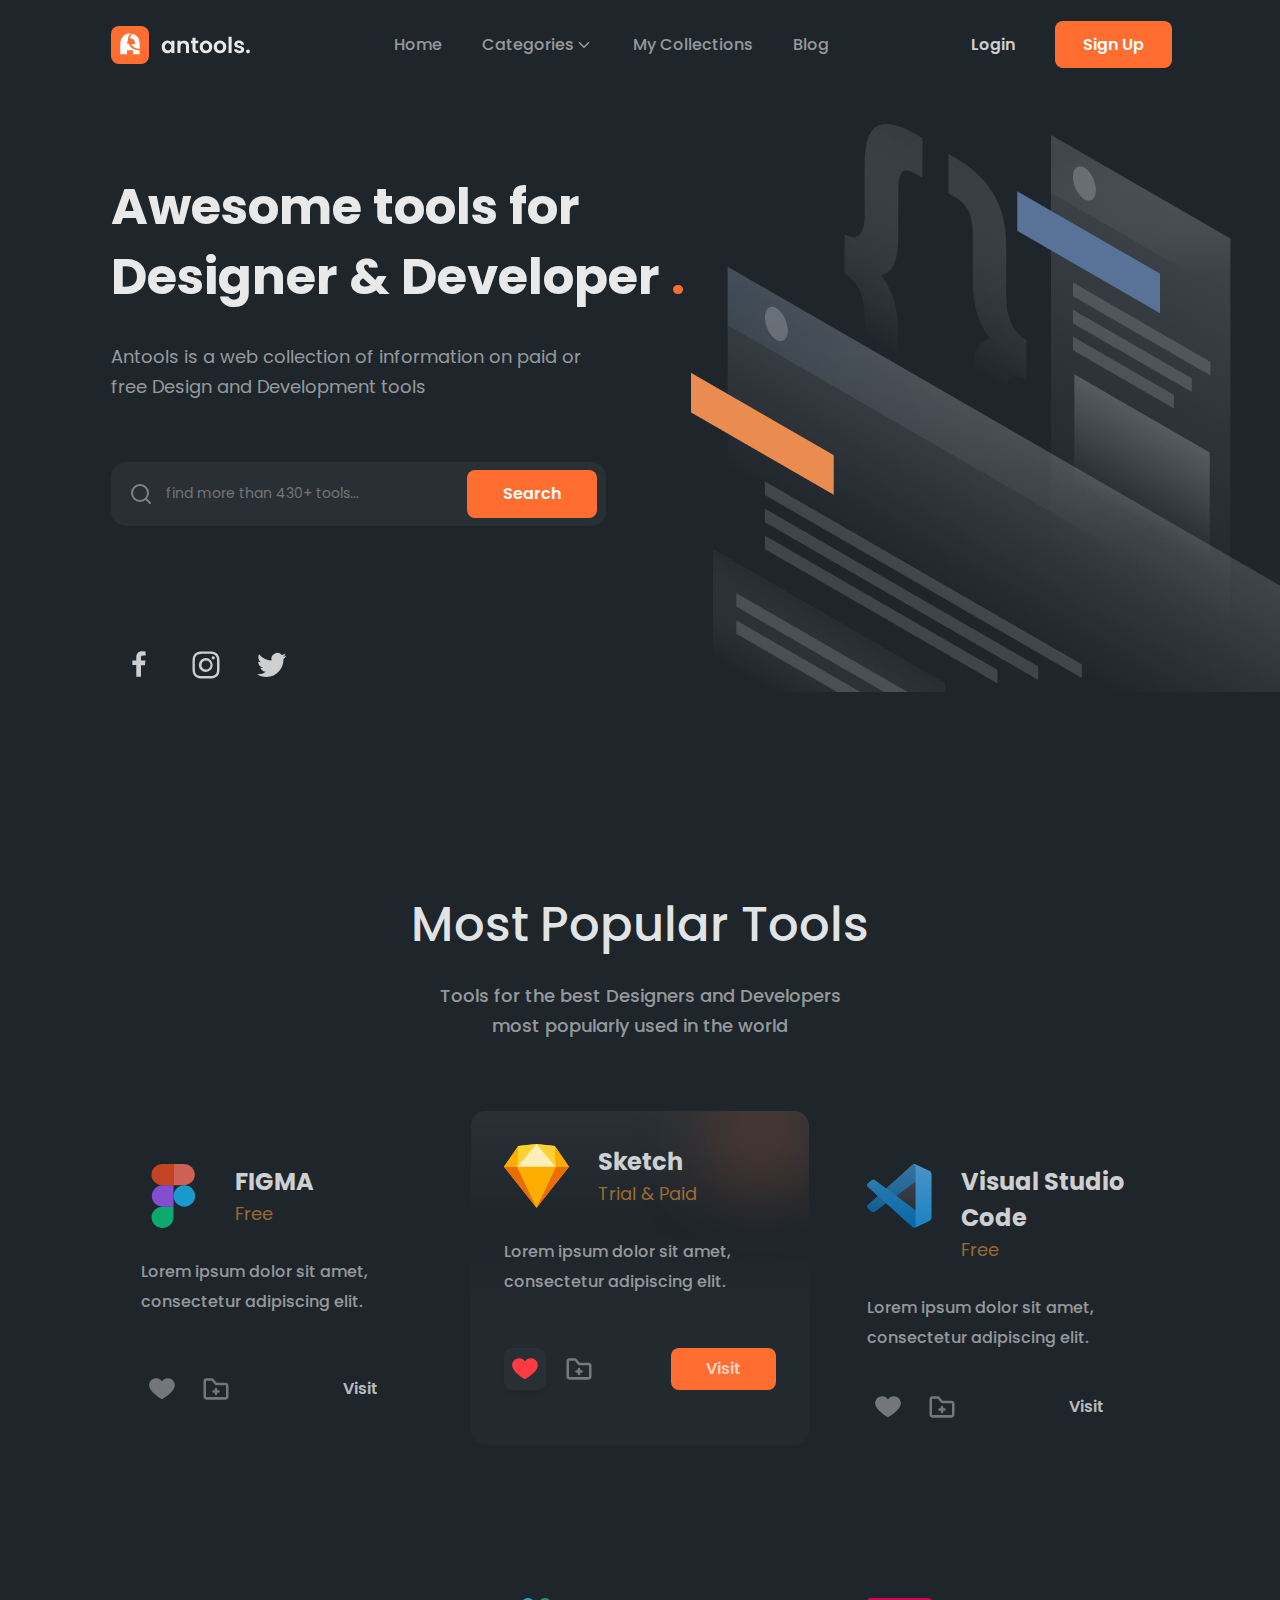
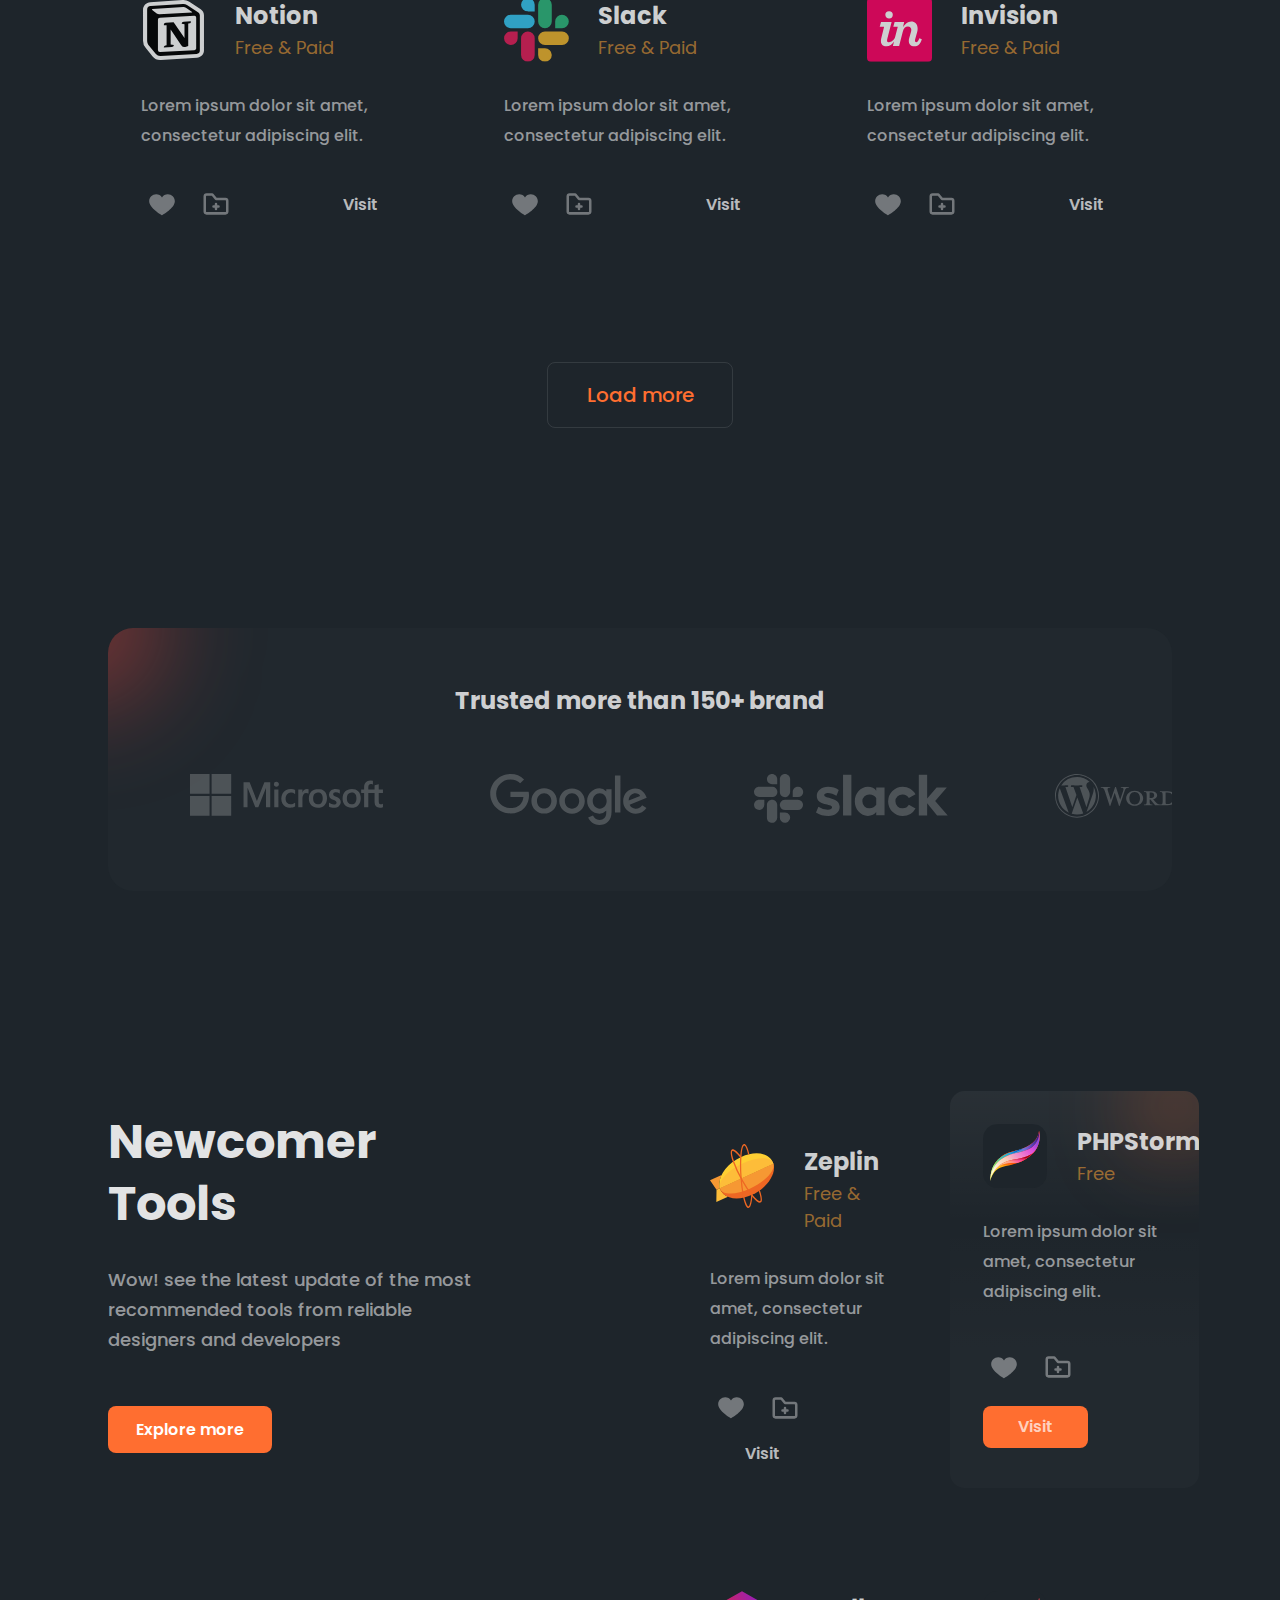
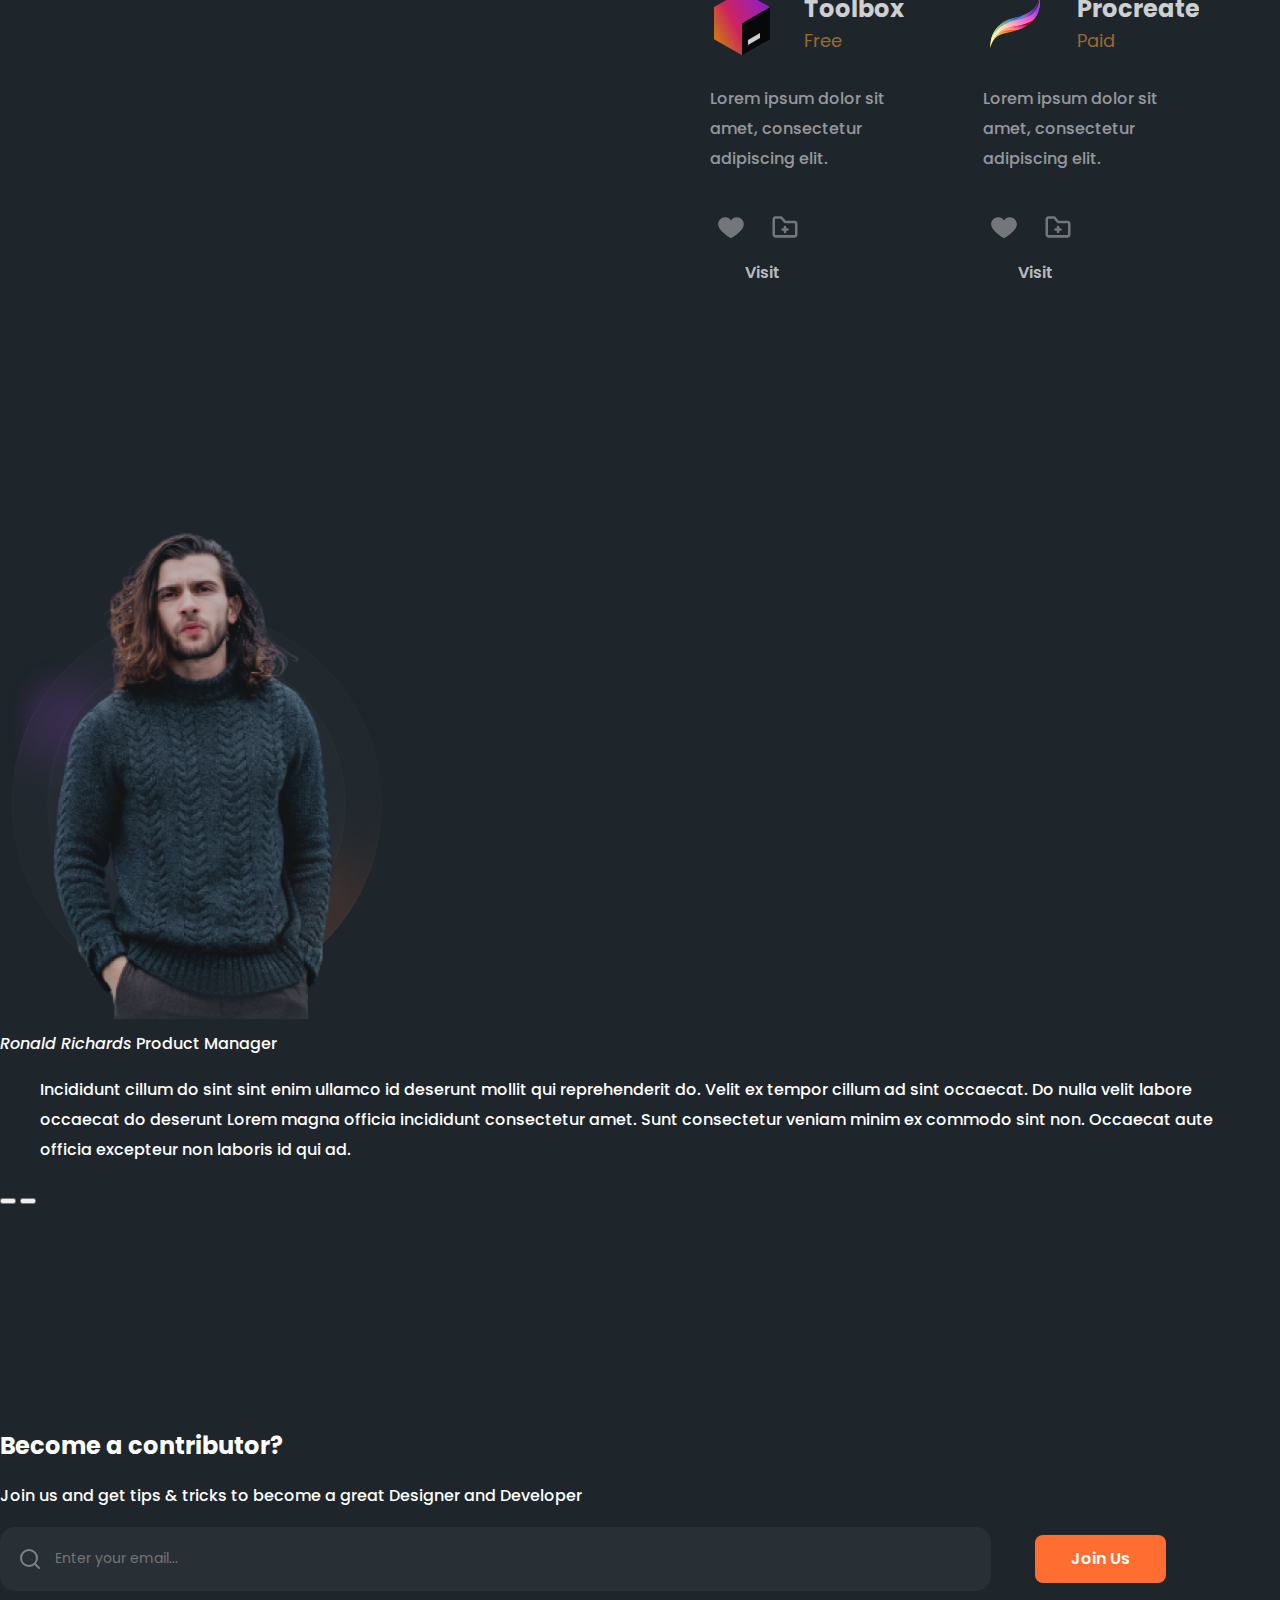
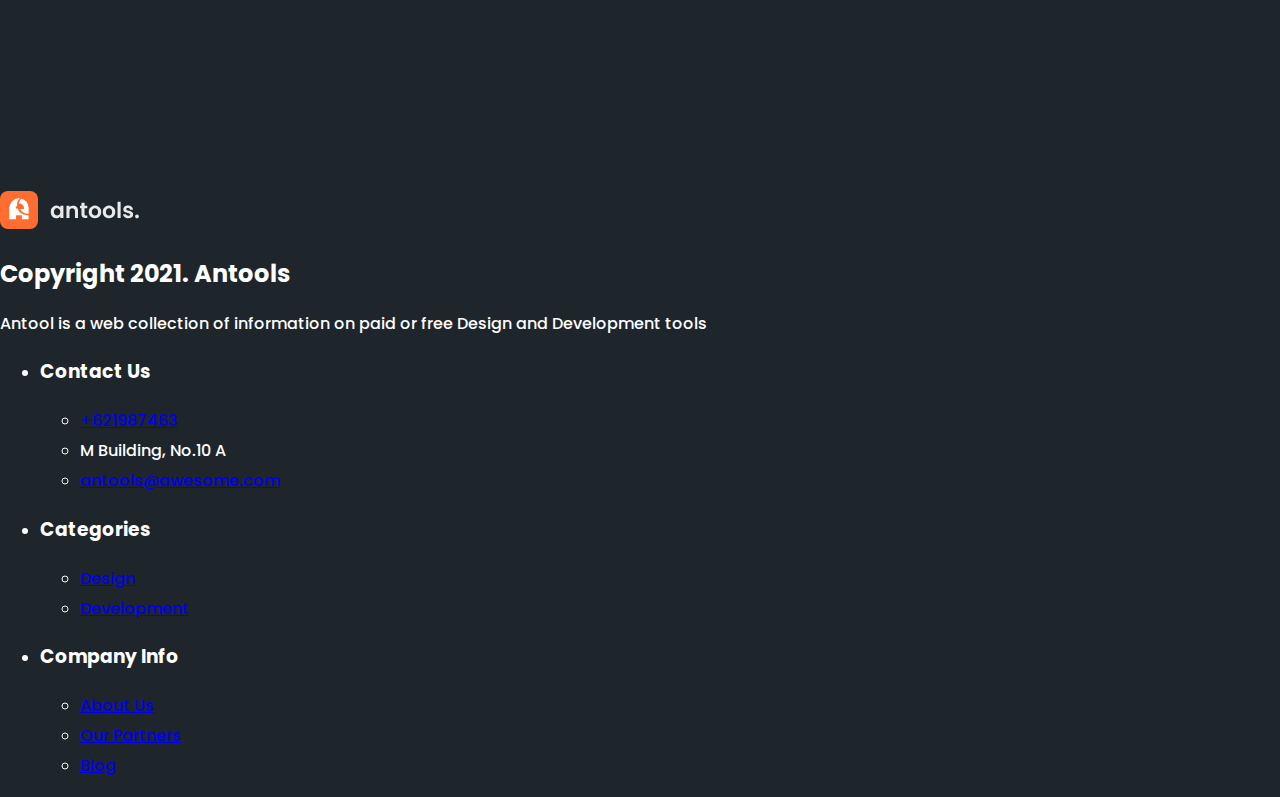
==== commit 30985a67: "newtools block styling" ====
--- a/index.html
+++ b/index.html
@@ -312,109 +312,109 @@
         <div class="newtools__cards">
           <ul class="newtools__list">
 
-            <!-- #1 mini-card Zepelin -->
-            <li class="newtools__item mini-card">
-              <div class="mini-card__head">
-                <img class="mini-card__logo" src="./img/newtools/zeplin-logo.svg" width="64" height="64" alt="Zepelin logo.">
-                <h3 class="mini-card__title">Zeplin</h3>
-                <span class="mini-card__availability">Free & Paid</span>
-              </div>
-              <p class="mini-card__text">Lorem ipsum dolor sit amet, consectetur adipiscing elit.</p>
-              <div class="mini-card__footer">
-                <ul class="mini-card__list">
-                  <li class="mini-card__item">
-                    <button class="mini-card__button mini-card__button--like" type="button">
-                      <svg class="mini-card__icon" width="28" height="28" aria-hidden="true" focusable="false" xmlns="http://www.w3.org/2000/svg"><path d="M19.833 5.25c-2.45 0-4.608 1.225-5.833 3.15-1.225-1.925-3.383-3.15-5.833-3.15-3.85 0-7 3.15-7 7 0 6.942 12.833 14 12.833 14s12.833-7 12.833-14c0-3.85-3.15-7-7-7Z" /></svg>
-                    </button>
-                  </li>
-                  <li class="mini-card__item">
-                    <button class="mini-card__button mini-card__button--folder" type="button">
-                      <svg class="mini-card__icon" width="30" height="30" aria-hidden="true" focusable="false" xmlns="http://www.w3.org/2000/svg"><path d="M17.5 16.25h-1.25V15a1.25 1.25 0 0 0-2.5 0v1.25H12.5a1.25 1.25 0 0 0 0 2.5h1.25V20a1.25 1.25 0 0 0 2.5 0v-1.25h1.25a1.25 1.25 0 0 0 0-2.5Z" /><path d="M24.38 8.81h-8.75l-3.3-3.97a1.25 1.25 0 0 0-.96-.47H5.63A3.09 3.09 0 0 0 2.5 7.41V22.6a3.09 3.09 0 0 0 3.13 3.04h18.75a3.09 3.09 0 0 0 3.12-3.04V11.85a3.09 3.09 0 0 0-3.13-3.04ZM25 22.56a.57.57 0 0 1-.63.54H5.63a.58.58 0 0 1-.62-.54V7.41a.58.58 0 0 1 .63-.54h5.16l3.25 3.98a1.25 1.25 0 0 0 .96.46h9.38a.58.58 0 0 1 .62.54v10.71Z" /></svg>
+            <!-- #1 card Zepelin -->
+            <li class="newtools__item card">
+              <div class="card__head">
+                <img class="card__logo" src="./img/newtools/zeplin-logo.svg" width="64" height="64" alt="Zepelin logo.">
+                <h3 class="card__title">Zeplin</h3>
+                <span class="card__availability">Free & Paid</span>
+              </div>
+              <p class="card__text">Lorem ipsum dolor sit amet, consectetur adipiscing elit.</p>
+              <div class="card__footer">
+                <ul class="card__list">
+                  <li class="card__item">
+                    <button class="card__btn card__btn--like" type="button">
+                      <svg class="card__icon" width="28" height="28" aria-hidden="true" focusable="false" fill="currentColor" xmlns="http://www.w3.org/2000/svg"><path d="M19.833 5.25c-2.45 0-4.608 1.225-5.833 3.15-1.225-1.925-3.383-3.15-5.833-3.15-3.85 0-7 3.15-7 7 0 6.942 12.833 14 12.833 14s12.833-7 12.833-14c0-3.85-3.15-7-7-7Z" /></svg>
+                    </button>
+                  </li>
+                  <li class="card__item">
+                    <button class="card__btn card__btn--folder" type="button">
+                      <svg class="card__icon" width="30" height="30" aria-hidden="true" focusable="false" fill="currentColor" xmlns="http://www.w3.org/2000/svg"><path d="M17.5 16.25h-1.25V15a1.25 1.25 0 0 0-2.5 0v1.25H12.5a1.25 1.25 0 0 0 0 2.5h1.25V20a1.25 1.25 0 0 0 2.5 0v-1.25h1.25a1.25 1.25 0 0 0 0-2.5Z" /><path d="M24.38 8.81h-8.75l-3.3-3.97a1.25 1.25 0 0 0-.96-.47H5.63A3.09 3.09 0 0 0 2.5 7.41V22.6a3.09 3.09 0 0 0 3.13 3.04h18.75a3.09 3.09 0 0 0 3.12-3.04V11.85a3.09 3.09 0 0 0-3.13-3.04ZM25 22.56a.57.57 0 0 1-.63.54H5.63a.58.58 0 0 1-.62-.54V7.41a.58.58 0 0 1 .63-.54h5.16l3.25 3.98a1.25 1.25 0 0 0 .96.46h9.38a.58.58 0 0 1 .62.54v10.71Z" /></svg>
                     </button>
                   </li>
                 </ul>
-                <a class="mini-card__button button" href="#">
+                <a class="card__button button" href="#">
                   Visit
                 </a>
               </div>
             </li>
 
-            <!-- #2 mini-card PHPStorm -->
-            <li class="newtools__item mini-card mini-card--current">
-              <div class="mini-card__head">
-                <img class="mini-card__logo" src="./img/newtools/procreate-logo.svg" width="64" height="64" alt="PHPStorm logo.">
-                <h3 class="mini-card__title">PHPStorm</h3>
-                <span class="mini-card__availability">Free</span>
-              </div>
-              <p class="mini-card__text">Lorem ipsum dolor sit amet, consectetur adipiscing elit.</p>
-              <div class="mini-card__footer">
-                <ul class="mini-card__list">
-                  <li class="mini-card__item">
-                    <button class="mini-card__button mini-card__button--like" type="button">
-                      <svg class="mini-card__icon" width="28" height="28" aria-hidden="true" focusable="false" xmlns="http://www.w3.org/2000/svg"><path d="M19.833 5.25c-2.45 0-4.608 1.225-5.833 3.15-1.225-1.925-3.383-3.15-5.833-3.15-3.85 0-7 3.15-7 7 0 6.942 12.833 14 12.833 14s12.833-7 12.833-14c0-3.85-3.15-7-7-7Z" /></svg>
-                    </button>
-                  </li>
-                  <li class="mini-card__item">
-                    <button class="mini-card__button mini-card__button--folder" type="button">
-                      <svg class="mini-card__icon" width="30" height="30" aria-hidden="true" focusable="false" xmlns="http://www.w3.org/2000/svg"><path d="M17.5 16.25h-1.25V15a1.25 1.25 0 0 0-2.5 0v1.25H12.5a1.25 1.25 0 0 0 0 2.5h1.25V20a1.25 1.25 0 0 0 2.5 0v-1.25h1.25a1.25 1.25 0 0 0 0-2.5Z" /><path d="M24.38 8.81h-8.75l-3.3-3.97a1.25 1.25 0 0 0-.96-.47H5.63A3.09 3.09 0 0 0 2.5 7.41V22.6a3.09 3.09 0 0 0 3.13 3.04h18.75a3.09 3.09 0 0 0 3.12-3.04V11.85a3.09 3.09 0 0 0-3.13-3.04ZM25 22.56a.57.57 0 0 1-.63.54H5.63a.58.58 0 0 1-.62-.54V7.41a.58.58 0 0 1 .63-.54h5.16l3.25 3.98a1.25 1.25 0 0 0 .96.46h9.38a.58.58 0 0 1 .62.54v10.71Z" /></svg>
+            <!-- #2 card PHPStorm -->
+            <li class="newtools__item card card--current">
+              <div class="card__head">
+                <img class="card__logo" src="./img/newtools/procreate-logo.svg" width="64" height="64" alt="PHPStorm logo.">
+                <h3 class="card__title">PHPStorm</h3>
+                <span class="card__availability">Free</span>
+              </div>
+              <p class="card__text">Lorem ipsum dolor sit amet, consectetur adipiscing elit.</p>
+              <div class="card__footer">
+                <ul class="card__list">
+                  <li class="card__item">
+                    <button class="card__btn card__btn--like" type="button">
+                      <svg class="card__icon" width="28" height="28" aria-hidden="true" focusable="false" fill="currentColor" xmlns="http://www.w3.org/2000/svg"><path d="M19.833 5.25c-2.45 0-4.608 1.225-5.833 3.15-1.225-1.925-3.383-3.15-5.833-3.15-3.85 0-7 3.15-7 7 0 6.942 12.833 14 12.833 14s12.833-7 12.833-14c0-3.85-3.15-7-7-7Z" /></svg>
+                    </button>
+                  </li>
+                  <li class="card__item">
+                    <button class="card__btn card__btn--folder" type="button">
+                      <svg class="card__icon" width="30" height="30" aria-hidden="true" focusable="false" fill="currentColor" xmlns="http://www.w3.org/2000/svg"><path d="M17.5 16.25h-1.25V15a1.25 1.25 0 0 0-2.5 0v1.25H12.5a1.25 1.25 0 0 0 0 2.5h1.25V20a1.25 1.25 0 0 0 2.5 0v-1.25h1.25a1.25 1.25 0 0 0 0-2.5Z" /><path d="M24.38 8.81h-8.75l-3.3-3.97a1.25 1.25 0 0 0-.96-.47H5.63A3.09 3.09 0 0 0 2.5 7.41V22.6a3.09 3.09 0 0 0 3.13 3.04h18.75a3.09 3.09 0 0 0 3.12-3.04V11.85a3.09 3.09 0 0 0-3.13-3.04ZM25 22.56a.57.57 0 0 1-.63.54H5.63a.58.58 0 0 1-.62-.54V7.41a.58.58 0 0 1 .63-.54h5.16l3.25 3.98a1.25 1.25 0 0 0 .96.46h9.38a.58.58 0 0 1 .62.54v10.71Z" /></svg>
                     </button>
                   </li>
                 </ul>
-                <a class="mini-card__button button button--orange" href="#">
+                <a class="card__button button button--orange" href="#">
                   Visit
                 </a>
               </div>
             </li>
 
-            <!-- #3 mini-card Toolbox -->
-            <li class="newtools__item mini-card">
-              <div class="mini-card__head">
-                <img class="mini-card__logo" src="./img/newtools/toolbox-logo.svg" width="64" height="64" alt="Toolbox logo.">
-                <h3 class="mini-card__title">Toolbox</h3>
-                <span class="mini-card__availability">Free</span>
-              </div>
-              <p class="mini-card__text">Lorem ipsum dolor sit amet, consectetur adipiscing elit.</p>
-              <div class="mini-card__footer">
-                <ul class="mini-card__list">
-                  <li class="mini-card__item">
-                    <button class="mini-card__button mini-card__button--like" type="button">
-                      <svg class="mini-card__icon" width="28" height="28" aria-hidden="true" focusable="false" xmlns="http://www.w3.org/2000/svg"><path d="M19.833 5.25c-2.45 0-4.608 1.225-5.833 3.15-1.225-1.925-3.383-3.15-5.833-3.15-3.85 0-7 3.15-7 7 0 6.942 12.833 14 12.833 14s12.833-7 12.833-14c0-3.85-3.15-7-7-7Z" /></svg>
-                    </button>
-                  </li>
-                  <li class="mini-card__item">
-                    <button class="mini-card__button mini-card__button--folder" type="button">
-                      <svg class="mini-card__icon" width="30" height="30" aria-hidden="true" focusable="false" xmlns="http://www.w3.org/2000/svg"><path d="M17.5 16.25h-1.25V15a1.25 1.25 0 0 0-2.5 0v1.25H12.5a1.25 1.25 0 0 0 0 2.5h1.25V20a1.25 1.25 0 0 0 2.5 0v-1.25h1.25a1.25 1.25 0 0 0 0-2.5Z" /><path d="M24.38 8.81h-8.75l-3.3-3.97a1.25 1.25 0 0 0-.96-.47H5.63A3.09 3.09 0 0 0 2.5 7.41V22.6a3.09 3.09 0 0 0 3.13 3.04h18.75a3.09 3.09 0 0 0 3.12-3.04V11.85a3.09 3.09 0 0 0-3.13-3.04ZM25 22.56a.57.57 0 0 1-.63.54H5.63a.58.58 0 0 1-.62-.54V7.41a.58.58 0 0 1 .63-.54h5.16l3.25 3.98a1.25 1.25 0 0 0 .96.46h9.38a.58.58 0 0 1 .62.54v10.71Z" /></svg>
+            <!-- #3 card Toolbox -->
+            <li class="newtools__item card">
+              <div class="card__head">
+                <img class="card__logo" src="./img/newtools/toolbox-logo.svg" width="64" height="64" alt="Toolbox logo.">
+                <h3 class="card__title">Toolbox</h3>
+                <span class="card__availability">Free</span>
+              </div>
+              <p class="card__text">Lorem ipsum dolor sit amet, consectetur adipiscing elit.</p>
+              <div class="card__footer">
+                <ul class="card__list">
+                  <li class="card__item">
+                    <button class="card__btn card__btn--like" type="button">
+                      <svg class="card__icon" width="28" height="28" aria-hidden="true" focusable="false" fill="currentColor" xmlns="http://www.w3.org/2000/svg"><path d="M19.833 5.25c-2.45 0-4.608 1.225-5.833 3.15-1.225-1.925-3.383-3.15-5.833-3.15-3.85 0-7 3.15-7 7 0 6.942 12.833 14 12.833 14s12.833-7 12.833-14c0-3.85-3.15-7-7-7Z" /></svg>
+                    </button>
+                  </li>
+                  <li class="card__item">
+                    <button class="card__btn card__btn--folder" type="button">
+                      <svg class="card__icon" width="30" height="30" aria-hidden="true" focusable="false" fill="currentColor" xmlns="http://www.w3.org/2000/svg"><path d="M17.5 16.25h-1.25V15a1.25 1.25 0 0 0-2.5 0v1.25H12.5a1.25 1.25 0 0 0 0 2.5h1.25V20a1.25 1.25 0 0 0 2.5 0v-1.25h1.25a1.25 1.25 0 0 0 0-2.5Z" /><path d="M24.38 8.81h-8.75l-3.3-3.97a1.25 1.25 0 0 0-.96-.47H5.63A3.09 3.09 0 0 0 2.5 7.41V22.6a3.09 3.09 0 0 0 3.13 3.04h18.75a3.09 3.09 0 0 0 3.12-3.04V11.85a3.09 3.09 0 0 0-3.13-3.04ZM25 22.56a.57.57 0 0 1-.63.54H5.63a.58.58 0 0 1-.62-.54V7.41a.58.58 0 0 1 .63-.54h5.16l3.25 3.98a1.25 1.25 0 0 0 .96.46h9.38a.58.58 0 0 1 .62.54v10.71Z" /></svg>
                     </button>
                   </li>
                 </ul>
-                <a class="mini-card__button button" href="#">
+                <a class="card__button button" href="#">
                   Visit
                 </a>
               </div>
             </li>
 
-            <!-- #4 mini-card Procreate -->
-            <li class="newtools__item mini-card">
-              <div class="mini-card__head">
-                <img class="mini-card__logo" src="./img/newtools/procreate-logo.svg" width="64" height="64" alt="Procreate logo.">
-                <h3 class="mini-card__title">Procreate</h3>
-                <span class="mini-card__availability">Paid</span>
-              </div>
-              <p class="mini-card__text">Lorem ipsum dolor sit amet, consectetur adipiscing elit.</p>
-              <div class="mini-card__footer">
-                <ul class="mini-card__list">
-                  <li class="mini-card__item">
-                    <button class="mini-card__button mini-card__button--like" type="button">
-                      <svg class="mini-card__icon" width="28" height="28" aria-hidden="true" focusable="false" xmlns="http://www.w3.org/2000/svg"><path d="M19.833 5.25c-2.45 0-4.608 1.225-5.833 3.15-1.225-1.925-3.383-3.15-5.833-3.15-3.85 0-7 3.15-7 7 0 6.942 12.833 14 12.833 14s12.833-7 12.833-14c0-3.85-3.15-7-7-7Z" /></svg>
-                    </button>
-                  </li>
-                  <li class="mini-card__item">
-                    <button class="mini-card__button mini-card__button--folder" type="button">
-                      <svg class="mini-card__icon" width="30" height="30" aria-hidden="true" focusable="false" xmlns="http://www.w3.org/2000/svg"><path d="M17.5 16.25h-1.25V15a1.25 1.25 0 0 0-2.5 0v1.25H12.5a1.25 1.25 0 0 0 0 2.5h1.25V20a1.25 1.25 0 0 0 2.5 0v-1.25h1.25a1.25 1.25 0 0 0 0-2.5Z" /><path d="M24.38 8.81h-8.75l-3.3-3.97a1.25 1.25 0 0 0-.96-.47H5.63A3.09 3.09 0 0 0 2.5 7.41V22.6a3.09 3.09 0 0 0 3.13 3.04h18.75a3.09 3.09 0 0 0 3.12-3.04V11.85a3.09 3.09 0 0 0-3.13-3.04ZM25 22.56a.57.57 0 0 1-.63.54H5.63a.58.58 0 0 1-.62-.54V7.41a.58.58 0 0 1 .63-.54h5.16l3.25 3.98a1.25 1.25 0 0 0 .96.46h9.38a.58.58 0 0 1 .62.54v10.71Z" /></svg>
+            <!-- #4 card Procreate -->
+            <li class="newtools__item card">
+              <div class="card__head">
+                <img class="card__logo" src="./img/newtools/procreate-logo.svg" width="64" height="64" alt="Procreate logo.">
+                <h3 class="card__title">Procreate</h3>
+                <span class="card__availability">Paid</span>
+              </div>
+              <p class="card__text">Lorem ipsum dolor sit amet, consectetur adipiscing elit.</p>
+              <div class="card__footer">
+                <ul class="card__list">
+                  <li class="card__item">
+                    <button class="card__btn card__btn--like" type="button">
+                      <svg class="card__icon" width="28" height="28" aria-hidden="true" focusable="false" fill="currentColor" xmlns="http://www.w3.org/2000/svg"><path d="M19.833 5.25c-2.45 0-4.608 1.225-5.833 3.15-1.225-1.925-3.383-3.15-5.833-3.15-3.85 0-7 3.15-7 7 0 6.942 12.833 14 12.833 14s12.833-7 12.833-14c0-3.85-3.15-7-7-7Z" /></svg>
+                    </button>
+                  </li>
+                  <li class="card__item">
+                    <button class="card__btn card__btn--folder" type="button">
+                      <svg class="card__icon" width="30" height="30" aria-hidden="true" focusable="false" fill="currentColor" xmlns="http://www.w3.org/2000/svg"><path d="M17.5 16.25h-1.25V15a1.25 1.25 0 0 0-2.5 0v1.25H12.5a1.25 1.25 0 0 0 0 2.5h1.25V20a1.25 1.25 0 0 0 2.5 0v-1.25h1.25a1.25 1.25 0 0 0 0-2.5Z" /><path d="M24.38 8.81h-8.75l-3.3-3.97a1.25 1.25 0 0 0-.96-.47H5.63A3.09 3.09 0 0 0 2.5 7.41V22.6a3.09 3.09 0 0 0 3.13 3.04h18.75a3.09 3.09 0 0 0 3.12-3.04V11.85a3.09 3.09 0 0 0-3.13-3.04ZM25 22.56a.57.57 0 0 1-.63.54H5.63a.58.58 0 0 1-.62-.54V7.41a.58.58 0 0 1 .63-.54h5.16l3.25 3.98a1.25 1.25 0 0 0 .96.46h9.38a.58.58 0 0 1 .62.54v10.71Z" /></svg>
                     </button>
                   </li>
                 </ul>
-                <a class="mini-card__button button" href="#">
+                <a class="card__button button" href="#">
                   Visit
                 </a>
               </div>
--- a/css/style.css
+++ b/css/style.css
@@ -292,7 +292,7 @@
   background-color: rgba(40, 48, 54, 0.6);
   background: linear-gradient(rgba(255, 255, 255, 0.05), rgba(255, 255, 255, 0), rgba(255, 255, 255, 0.02), rgba(255, 255, 255, 0.02));
 }
-.card--current::before {
+.card--current:not(.newtools__item)::before {
   position: absolute;
   content: "";
   width: 65px;
@@ -303,6 +303,17 @@
   border-radius: 50%;
   filter: blur(45px);
 }
+.card--current:not(.tools__item)::before {
+  position: absolute;
+  content: "";
+  width: 65px;
+  height: 65px;
+  top: -17px;
+  right: -9px;
+  background: rgba(255, 110, 48, 0.6);
+  border-radius: 50%;
+  filter: blur(45px);
+}
 
 .card__head {
   position: relative;
@@ -341,6 +352,7 @@
   display: flex;
   justify-content: space-between;
   align-items: center;
+  flex-wrap: wrap;
   height: 100%;
 }
 
@@ -394,4 +406,219 @@
 .card__btn--current:active {
   color: rgba(253, 59, 65, 0.6);
 }
+
+.card__btn--folder {
+  padding-top: 8px;
+}
+
+.brands__wrapper {
+  margin-left: 108px;
+  margin-right: 108px;
+}
+
+.brands__block {
+  position: relative;
+  background-color: rgba(44, 53, 61, 0.2);
+  border-radius: 25px;
+  padding-top: 55px;
+  padding-right: 83px;
+  padding-bottom: 56px;
+  padding-left: 82px;
+  overflow: hidden;
+}
+.brands__block::before {
+  position: absolute;
+  content: "";
+  width: 159px;
+  height: 159px;
+  top: -80px;
+  left: -104px;
+  background: rgba(255, 72, 66, 0.4);
+  border-radius: 50%;
+  filter: blur(50px);
+}
+
+.brands__title {
+  font-size: 24px;
+  line-height: 36px;
+  text-align: center;
+  color: rgba(255, 255, 255, 0.8);
+  margin-top: 0;
+  margin-bottom: 55px;
+}
+
+.brands__list {
+  margin: 0;
+  padding: 0;
+  list-style-type: none;
+  display: flex;
+  gap: 107px;
+}
+
+.newtools__wrapper {
+  display: grid;
+  grid-template-columns: 35% 49%;
+  column-gap: 197px;
+  margin-right: 108px;
+  margin-left: 108px;
+  padding-top: 20px;
+}
+
+.newtools__title {
+  font-size: 48px;
+  line-height: 62px;
+  color: rgba(255, 255, 255, 0.9);
+  margin-top: 0;
+  margin-bottom: 30px;
+}
+
+.newtools__text {
+  font-size: 18px;
+  color: rgba(255, 255, 255, 0.55);
+  margin-top: 0;
+  margin-bottom: 60px;
+}
+
+.newtools__list {
+  margin: 0;
+  padding: 0;
+  list-style-type: none;
+  display: grid;
+  grid-template-columns: 1fr 1fr;
+  column-gap: 24px;
+  row-gap: 50px;
+}
+
+.card {
+  display: flex;
+  flex-direction: column;
+  gap: 30px;
+  padding: 33px;
+  border-radius: 15px;
+  overflow: hidden;
+}
+.card--current {
+  position: relative;
+  bottom: 20px;
+  background-color: rgba(40, 48, 54, 0.6);
+  background: linear-gradient(rgba(255, 255, 255, 0.05), rgba(255, 255, 255, 0), rgba(255, 255, 255, 0.02), rgba(255, 255, 255, 0.02));
+}
+.card--current:not(.newtools__item)::before {
+  position: absolute;
+  content: "";
+  width: 65px;
+  height: 65px;
+  top: -6px;
+  right: 16px;
+  background: rgba(255, 110, 48, 0.6);
+  border-radius: 50%;
+  filter: blur(45px);
+}
+.card--current:not(.tools__item)::before {
+  position: absolute;
+  content: "";
+  width: 65px;
+  height: 65px;
+  top: -17px;
+  right: -9px;
+  background: rgba(255, 110, 48, 0.6);
+  border-radius: 50%;
+  filter: blur(45px);
+}
+
+.card__head {
+  position: relative;
+  display: flex;
+  flex-direction: column;
+}
+
+.card__logo {
+  position: absolute;
+}
+
+.card__title {
+  font-size: 24px;
+  line-height: 36px;
+  margin-top: 0;
+  margin-bottom: 0;
+  margin-left: 94px;
+  color: rgba(255, 255, 255, 0.78);
+}
+
+.card__availability {
+  font-weight: 400;
+  font-size: 18px;
+  line-height: 27px;
+  margin-left: 94px;
+  color: rgba(255, 165, 55, 0.55);
+}
+
+.card__text {
+  margin-top: 0;
+  margin-bottom: 0;
+  color: rgba(255, 255, 255, 0.55);
+}
+
+.card__footer {
+  display: flex;
+  justify-content: space-between;
+  align-items: center;
+  flex-wrap: wrap;
+  height: 100%;
+}
+
+.card__list {
+  margin: 0;
+  padding: 0;
+  list-style-type: none;
+  display: flex;
+  align-items: center;
+  gap: 12px;
+}
+
+.card__button {
+  padding-top: 9px;
+  padding-right: 35px;
+  padding-bottom: 9px;
+  padding-left: 35px;
+  color: rgba(255, 255, 255, 0.7);
+}
+.card__button:hover {
+  color: rgba(255, 255, 255, 0.8);
+}
+.card__button:active {
+  color: white;
+}
+
+.card__btn {
+  background-color: transparent;
+  border: none;
+  padding: 0;
+  min-width: 42px;
+  min-height: 42px;
+  color: rgba(255, 255, 255, 0.38);
+  cursor: pointer;
+  border-radius: 8px;
+}
+.card__btn:hover {
+  color: rgba(255, 255, 255, 0.6);
+}
+.card__btn:active {
+  color: rgba(255, 255, 255, 0.9);
+}
+.card__btn--current {
+  background-color: #283036;
+  box-shadow: 0px 5px 10px -3px rgba(18, 18, 18, 0.15);
+  color: #FD3B41;
+}
+.card__btn--current:hover {
+  color: rgba(253, 59, 65, 0.8);
+}
+.card__btn--current:active {
+  color: rgba(253, 59, 65, 0.6);
+}
+
+.card__btn--folder {
+  padding-top: 8px;
+}
 /*# sourceMappingURL=style.css.map */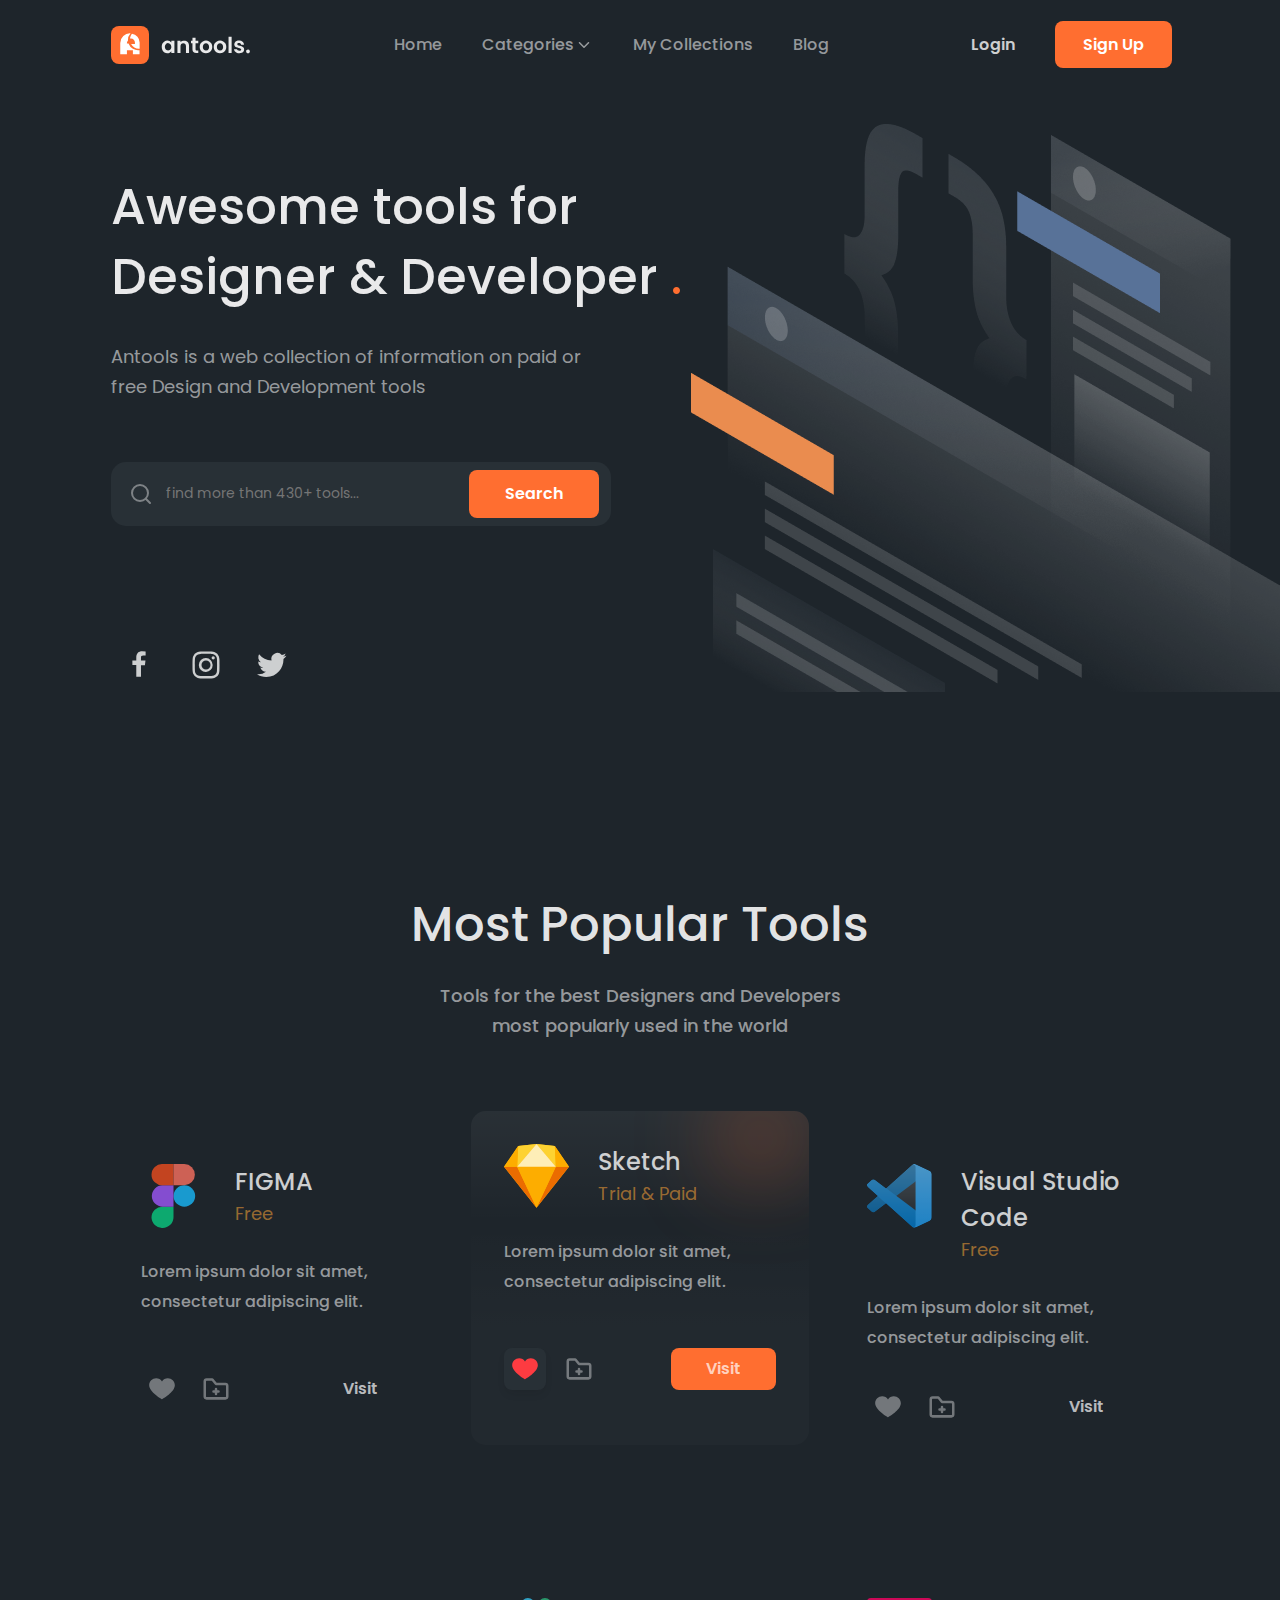
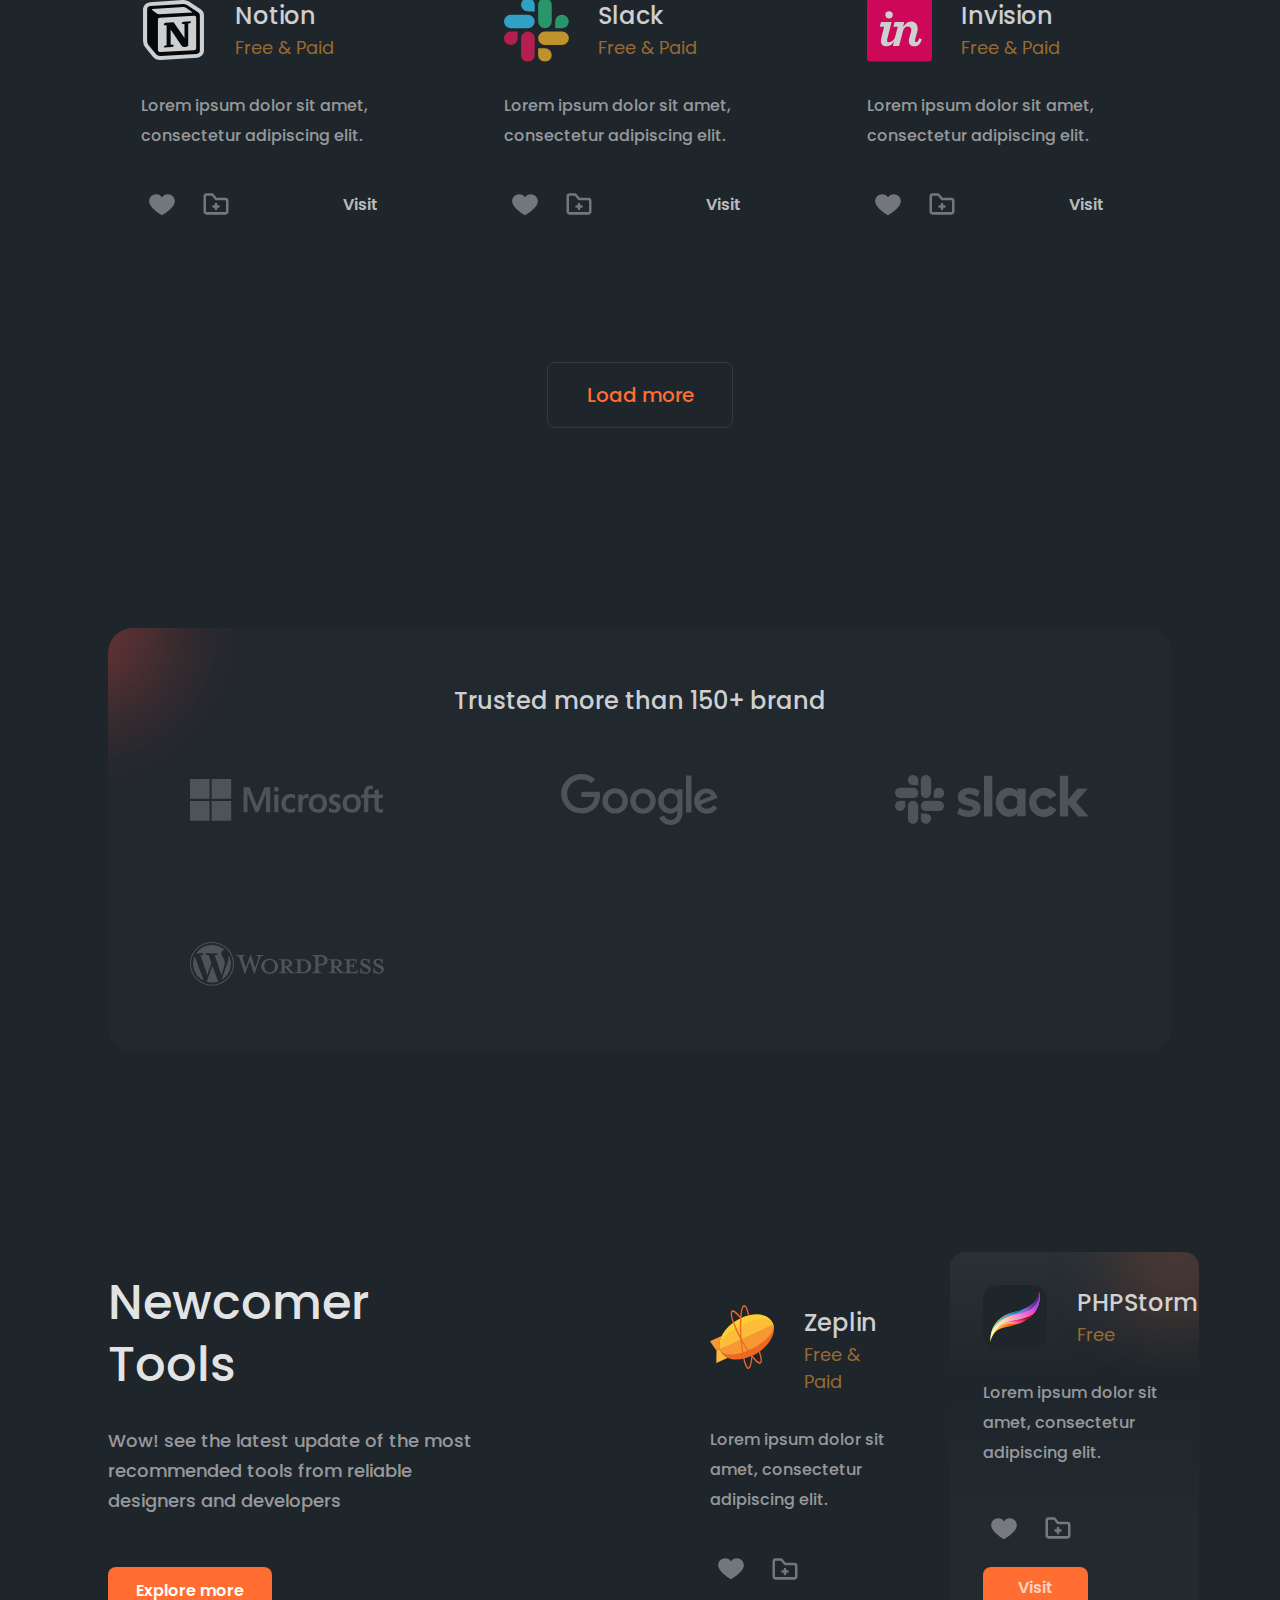
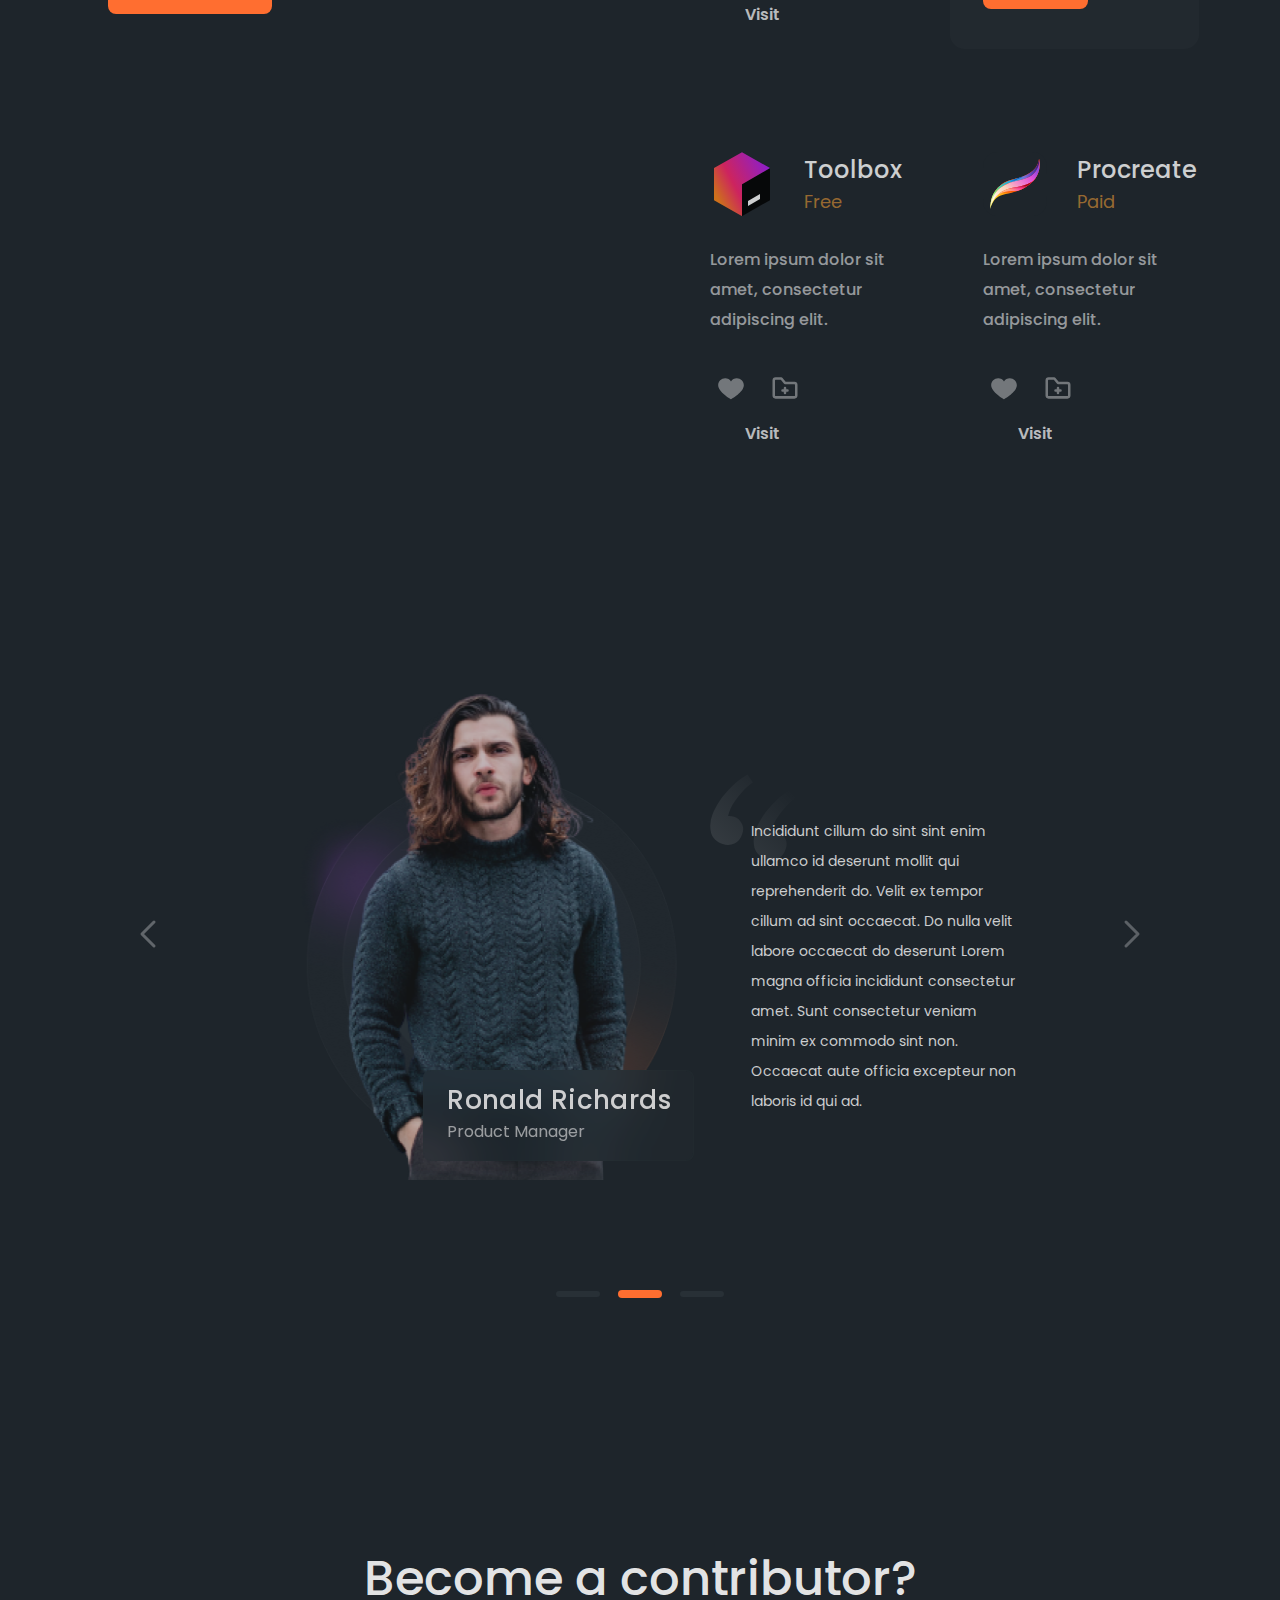
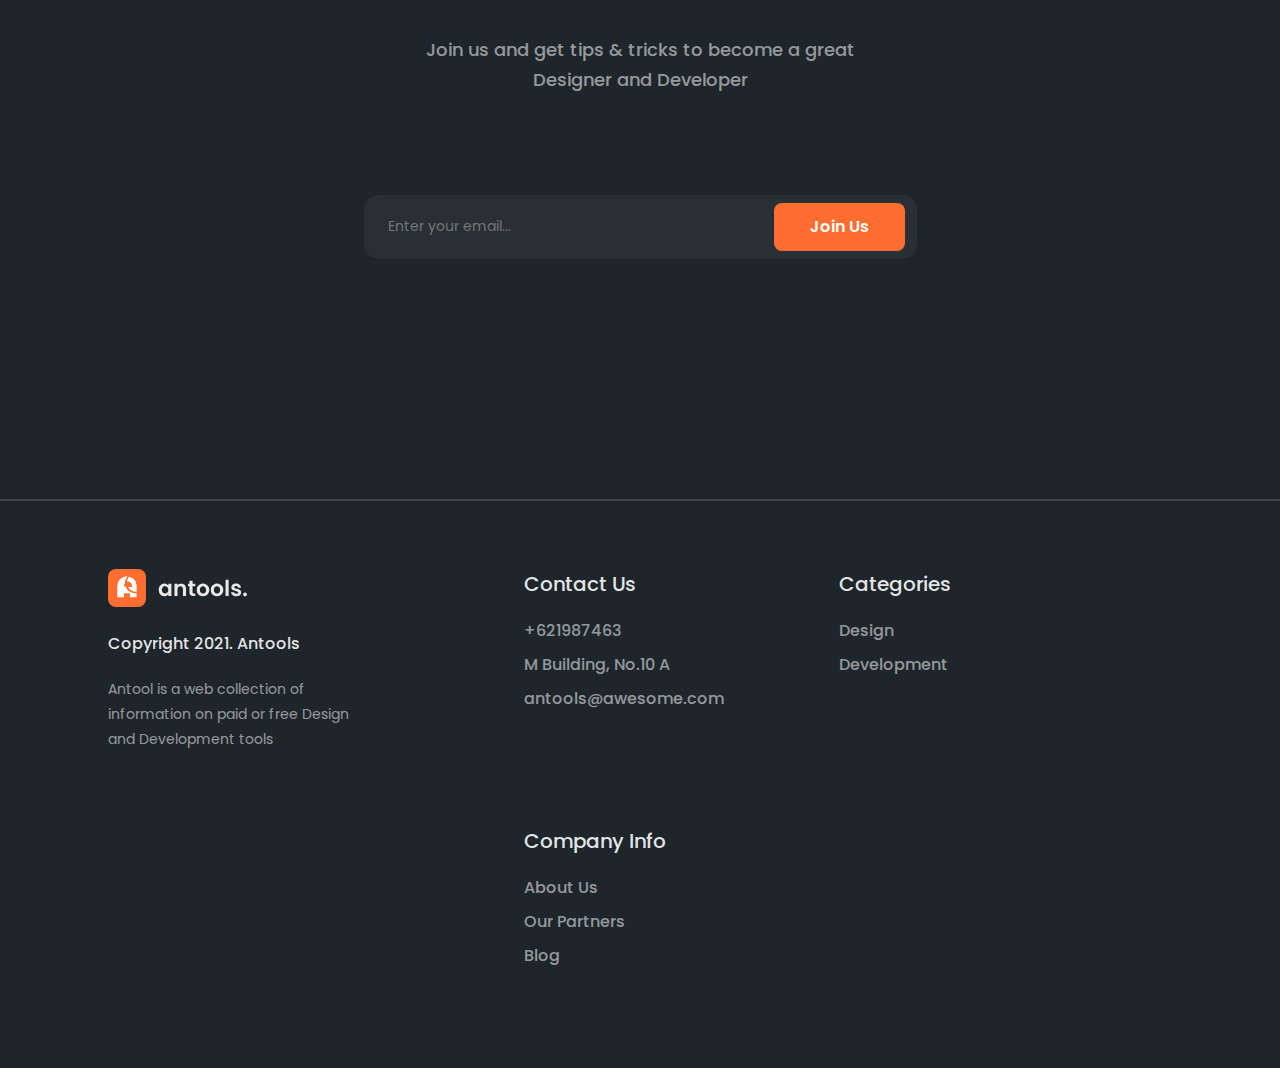
==== commit d60cdba5: "Final styling" ====
--- a/index.html
+++ b/index.html
@@ -64,8 +64,8 @@
           <div class="hero__search">
             <h2 class="visually-hidden">Find tools</h2>
             <form class="hero__form form">
-              <input class="form__input" type="text" name="text" placeholder="find more than 430+ tools...">
-              <input class="form__submit button button--orange" type="submit" name="submit" value="Search">
+              <input class="form__input form__input--hero" type="text" name="text" placeholder="find more than 430+ tools...">
+              <input class="form__submit form__submit--hero button button--orange" type="submit" name="submit" value="Search">
             </form>
           </div>
         </div>
@@ -429,6 +429,8 @@
     <section class="teams">
       <h2 class="visually-hidden">Our employees.</h2>
       <div class="teams__wrapper">
+        <button class="teams__button teams__button--prev"></button>
+        <button class="teams__button teams__button--next"></button>
         <div class="teams__employee">
           <img class="teams__photo" src="./img/teams/Ronald-Richards.png" width="399" height="492" alt="Employee photo.">
           <div class="teams__about">
@@ -443,8 +445,11 @@
           Occaecat aute officia excepteur non laboris id qui ad.
         </blockquote>
         </div>
-        <button class="teams__button-prev"></button>
-        <button class="teams__button-next"></button>
+        <ol class="teams__slider">
+          <li class="teams__indicator"></li>
+          <li class="teams__indicator teams__indicator--current"></li>
+          <li class="teams__indicator"></li>
+        </ol>
       </div>
     </section>
 
@@ -479,11 +484,11 @@
             <h3 class="info__title">Contact Us</h3>
             <ul class="info__list">
               <li class="info__item">
-                <a class="info__telephone" href="tel:+621987463">+621987463</a>
+                <a class="info__link" href="tel:+621987463">+621987463</a>
               </li>
               <li class="info__item">M Building, No.10 A</li>
               <li class="info__item">
-                <a class="info__email" href="malito:antools@awesome.com">antools@awesome.com</a>
+                <a class="info__link" href="malito:antools@awesome.com">antools@awesome.com</a>
               </li>
             </ul>
           </li>
--- a/css/style.css
+++ b/css/style.css
@@ -122,6 +122,7 @@
 }
 
 .hero__title {
+  font-weight: 500;
   font-size: 50px;
   line-height: 70px;
   color: rgba(255, 255, 255, 0.9);
@@ -139,6 +140,10 @@
   color: rgba(255, 255, 255, 0.55);
   padding-right: 100px;
   margin-bottom: 60px;
+}
+
+.hero__search {
+  margin-right: 100px;
 }
 
 .hero__content {
@@ -194,31 +199,37 @@
 
 .form {
   position: relative;
+  display: flex;
 }
 
 .form__input {
   display: block;
-  padding-left: 55px;
   font-family: "Poppins", sans-serif;
   font-weight: 400;
   font-size: 14px;
   line-height: 21px;
   color: rgba(255, 255, 255, 0.38);
-  width: 73%;
+  width: 100%;
   background-color: #283036;
   border-radius: 15px;
   border: none;
   padding-top: 21px;
   padding-bottom: 22px;
+}
+.form__input--hero {
   background-image: url("../../img/hero/search-icon.svg");
   background-repeat: no-repeat;
   background-position: left 18px center;
+  padding-left: 55px;
+}
+.form__input--subscribe {
+  padding-left: 24px;
 }
 
 .form__submit {
   position: absolute;
   top: 8px;
-  right: 114px;
+  right: 12px;
   padding-right: 36px;
   padding-left: 36px;
 }
@@ -326,6 +337,7 @@
 }
 
 .card__title {
+  font-weight: 500;
   font-size: 24px;
   line-height: 36px;
   margin-top: 0;
@@ -439,6 +451,7 @@
 }
 
 .brands__title {
+  font-weight: 500;
   font-size: 24px;
   line-height: 36px;
   text-align: center;
@@ -452,7 +465,10 @@
   padding: 0;
   list-style-type: none;
   display: flex;
+  align-items: center;
+  justify-content: space-between;
   gap: 107px;
+  flex-wrap: wrap;
 }
 
 .newtools__wrapper {
@@ -465,6 +481,7 @@
 }
 
 .newtools__title {
+  font-weight: 500;
   font-size: 48px;
   line-height: 62px;
   color: rgba(255, 255, 255, 0.9);
@@ -537,6 +554,7 @@
 }
 
 .card__title {
+  font-weight: 500;
   font-size: 24px;
   line-height: 36px;
   margin-top: 0;
@@ -621,4 +639,241 @@
 .card__btn--folder {
   padding-top: 8px;
 }
+
+.teams__wrapper {
+  position: relative;
+  margin-right: 108px;
+  margin-left: 108px;
+  padding-right: 148px;
+  padding-left: 187px;
+  display: flex;
+  justify-content: space-between;
+}
+
+.teams__quote {
+  font-weight: 400;
+  font-size: 14px;
+  color: rgba(255, 255, 255, 0.78);
+  padding-top: 128px;
+  padding-left: 57px;
+  margin-top: 0;
+  margin-right: 0;
+  margin-bottom: 0;
+  margin-left: 0;
+  background-image: url("../../img/teams/quotes.svg");
+  background-repeat: no-repeat;
+  background-position: 10px 80px;
+}
+
+.teams__employee {
+  position: relative;
+}
+
+.teams__about {
+  position: absolute;
+  display: flex;
+  flex-direction: column;
+  justify-content: center;
+  align-items: flex-start;
+  border-radius: 8px;
+  width: -moz-fit-content;
+  width: fit-content;
+  background-color: rgba(40, 48, 54, 0.2);
+  padding-top: 10px;
+  padding-right: 22px;
+  padding-bottom: 16px;
+  padding-left: 23px;
+  right: 0;
+  bottom: 29px;
+  -webkit-backdrop-filter: blur(25px);
+          backdrop-filter: blur(25px);
+  border: 1px solid rgba(40, 48, 54, 0.2);
+}
+
+.teams__name {
+  font-style: normal;
+  font-size: 26px;
+  line-height: 39px;
+  letter-spacing: 0.015em;
+  color: rgba(255, 253, 253, 0.78);
+}
+
+.teams__job-title {
+  font-weight: 400;
+  font-size: 16px;
+  line-height: 24px;
+  color: rgba(255, 253, 253, 0.55);
+}
+
+.teams__button {
+  position: absolute;
+  width: 80px;
+  height: 100px;
+  background-color: #1E252B;
+  border-radius: 8px;
+  border: none;
+  cursor: pointer;
+  background-repeat: no-repeat;
+  background-position: center;
+  top: 196px;
+}
+.teams__button--prev {
+  background-image: url("../../img/teams/arrow-left.svg");
+  left: 0;
+}
+.teams__button--prev:hover {
+  background-image: url("../../img/teams/arrow-orange-left.svg");
+}
+.teams__button--next {
+  background-image: url("../../img/teams/arrow-right.svg");
+  top: 196px;
+  right: 0;
+}
+.teams__button--next:hover {
+  background-image: url("../../img/teams/arrow-orange-right.svg");
+}
+.teams__button:active {
+  box-shadow: 0px 5px 10px -3px #000000;
+}
+
+.teams__slider {
+  margin: 0;
+  padding: 0;
+  list-style-type: none;
+  display: flex;
+  justify-content: center;
+  align-items: center;
+  gap: 18px;
+  margin-top: 100px;
+}
+
+.teams__indicator {
+  flex: 0 1 auto;
+  box-sizing: content-box;
+  width: 44px;
+  height: 6px;
+  background-color: #283036;
+  background-clip: padding-box;
+  border-radius: 4px;
+  cursor: pointer;
+}
+.teams__indicator--current {
+  background-color: #FF6E30;
+  height: 8px;
+}
+
+.subscribe__wrapper {
+  margin-top: 50px;
+  margin-left: auto;
+  margin-right: auto;
+  margin-bottom: 40px;
+  max-width: 553px;
+  text-align: center;
+}
+
+.subscribe__title {
+  font-weight: 500;
+  font-size: 48px;
+  line-height: 62px;
+  text-align: center;
+  color: rgba(255, 255, 255, 0.9);
+  margin-top: 0;
+  margin-bottom: 25px;
+}
+
+.subscribe__text {
+  font-size: 18px;
+  text-align: center;
+  color: rgba(255, 255, 255, 0.55);
+  margin-bottom: 100px;
+  padding-right: 25px;
+  padding-left: 25px;
+}
+
+.footer__wrapper {
+  position: relative;
+  display: flex;
+  gap: 156px;
+  padding-right: 108px;
+  margin-bottom: 100px;
+  padding-left: 108px;
+  padding-top: 70px;
+}
+.footer__wrapper::before {
+  position: absolute;
+  content: "";
+  border: 0.5px solid rgba(255, 255, 255, 0.15);
+  width: 100%;
+  top: 0;
+  left: 0;
+}
+
+.footer__made {
+  display: flex;
+  flex-direction: column;
+  flex-wrap: wrap;
+  max-width: 260px;
+}
+
+.footer__logo {
+  display: flex;
+  align-items: center;
+  margin-bottom: 25px;
+}
+
+.footer__copyright {
+  font-weight: 500;
+  font-size: 16px;
+  line-height: 24px;
+  margin-top: 0;
+  margin-bottom: 21px;
+  color: rgba(255, 255, 255, 0.9);
+}
+
+.footer__about {
+  font-weight: 400;
+  font-size: 14px;
+  line-height: 25px;
+  color: rgba(255, 255, 255, 0.55);
+  margin-top: 0;
+  margin-bottom: 0;
+}
+
+.footer__list {
+  margin: 0;
+  padding: 0;
+  list-style-type: none;
+  display: flex;
+  gap: 115px;
+  flex-wrap: wrap;
+}
+
+.info__title {
+  font-weight: 500;
+  font-size: 20px;
+  margin-top: 0;
+  margin-bottom: 20px;
+  color: rgba(255, 255, 255, 0.9);
+}
+
+.info__list {
+  margin: 0;
+  padding: 0;
+  list-style-type: none;
+  display: flex;
+  flex-direction: column;
+  justify-content: center;
+  gap: 10px;
+}
+
+.info__item {
+  line-height: 24px;
+  color: rgba(255, 255, 255, 0.55);
+}
+
+.info__link {
+  text-decoration: none;
+  line-height: 24px;
+  color: rgba(255, 255, 255, 0.55);
+}
 /*# sourceMappingURL=style.css.map */